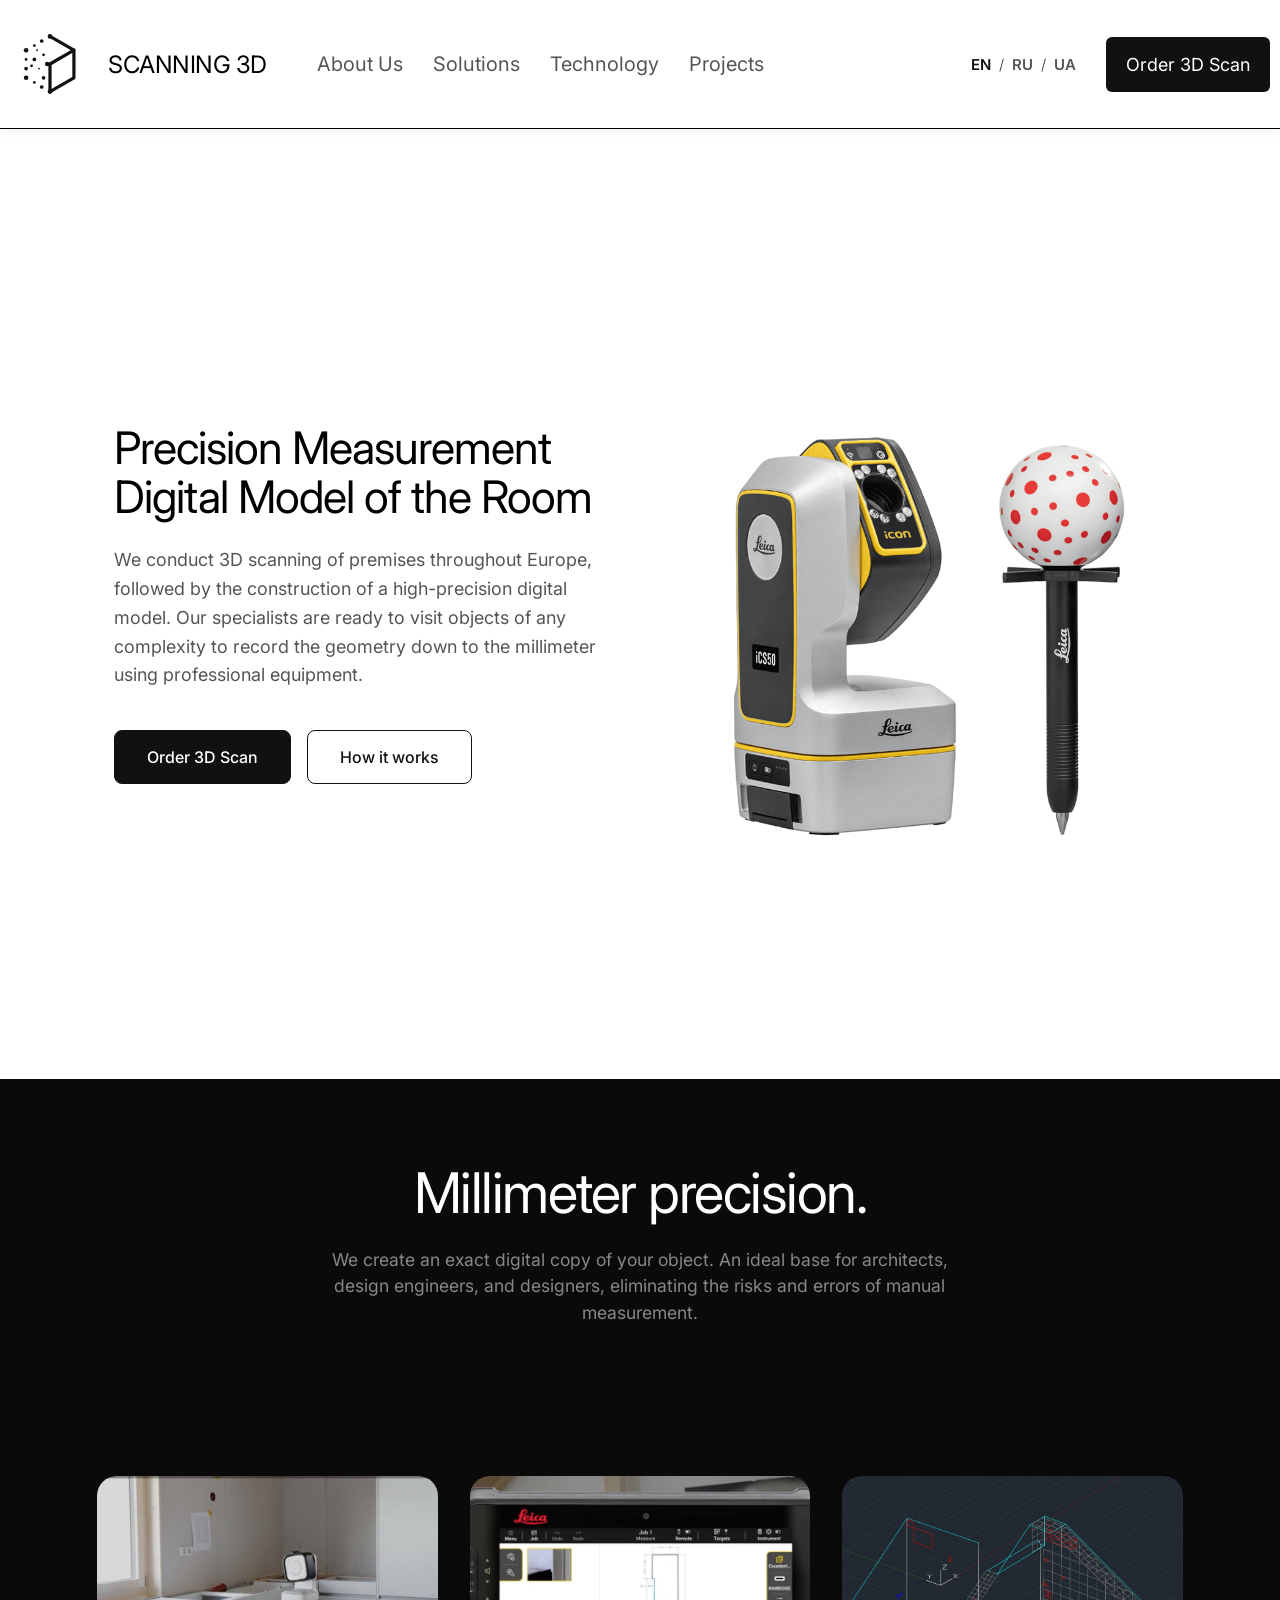
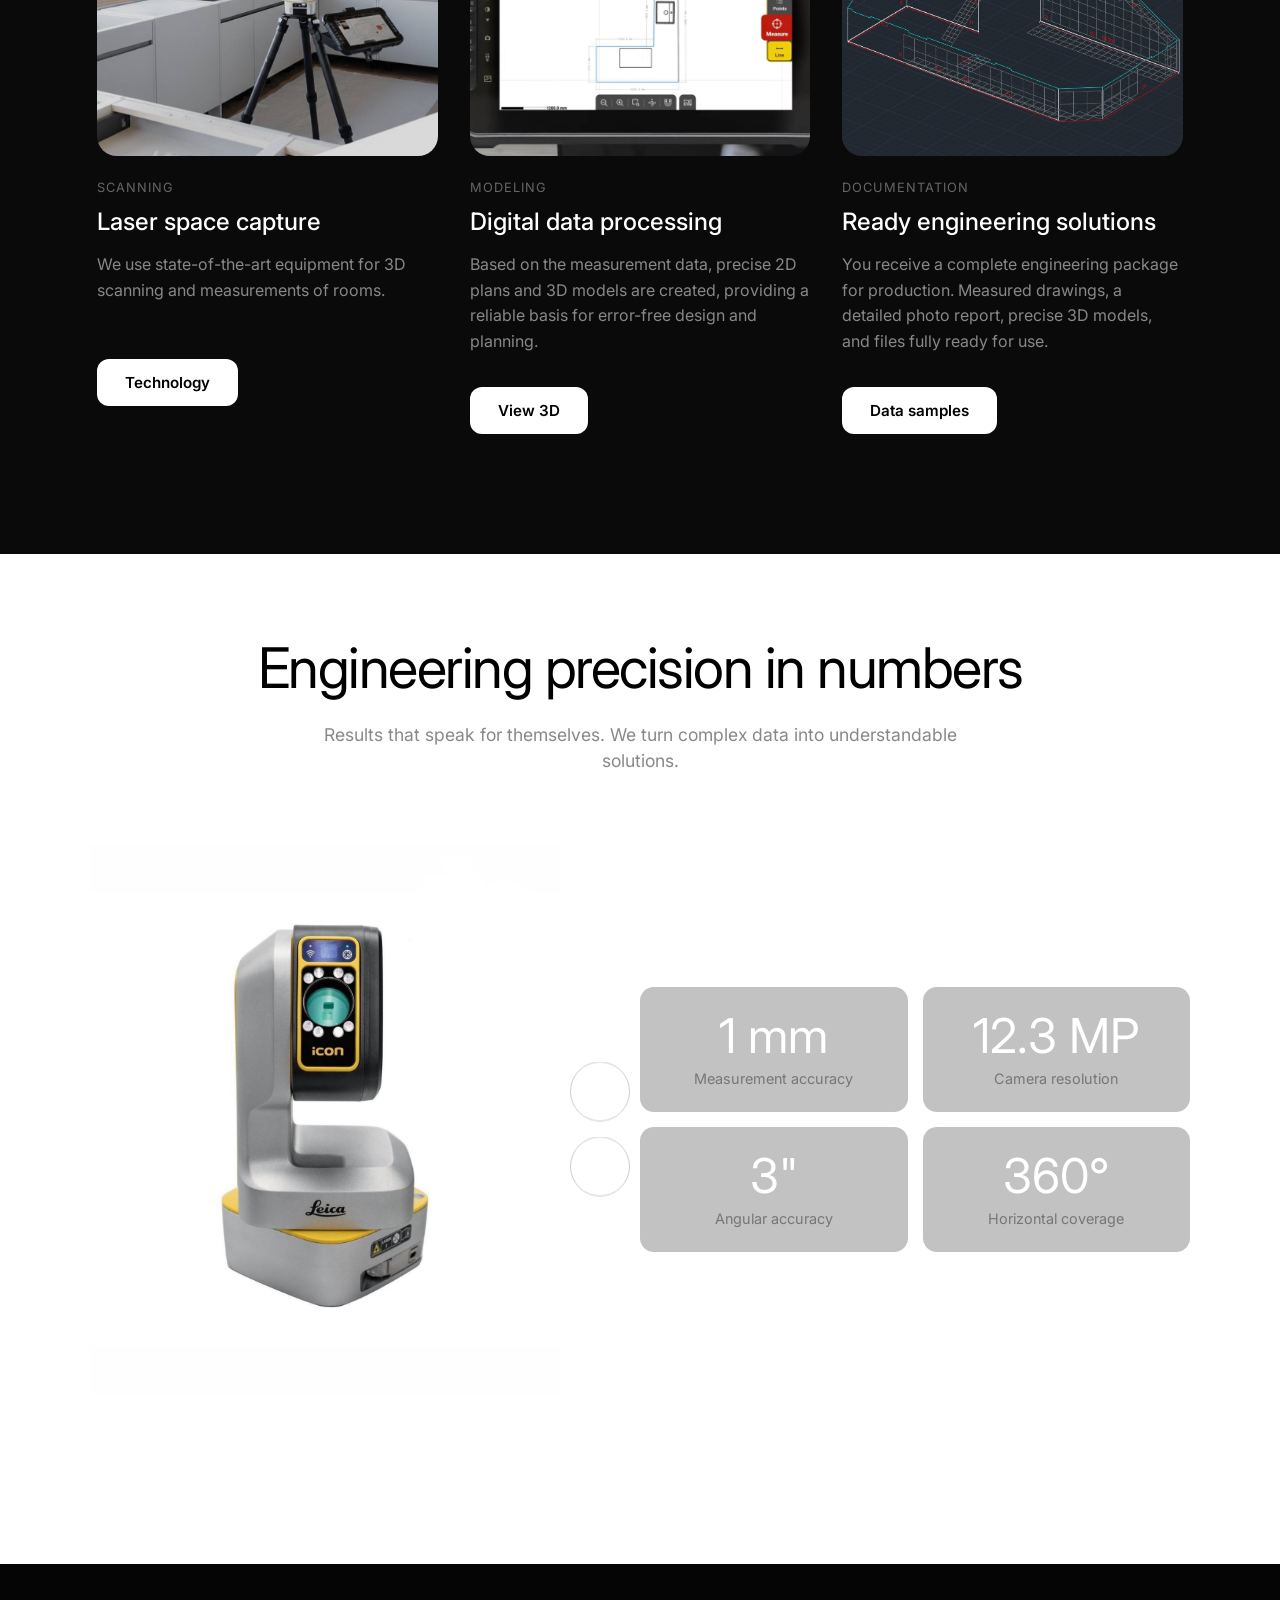
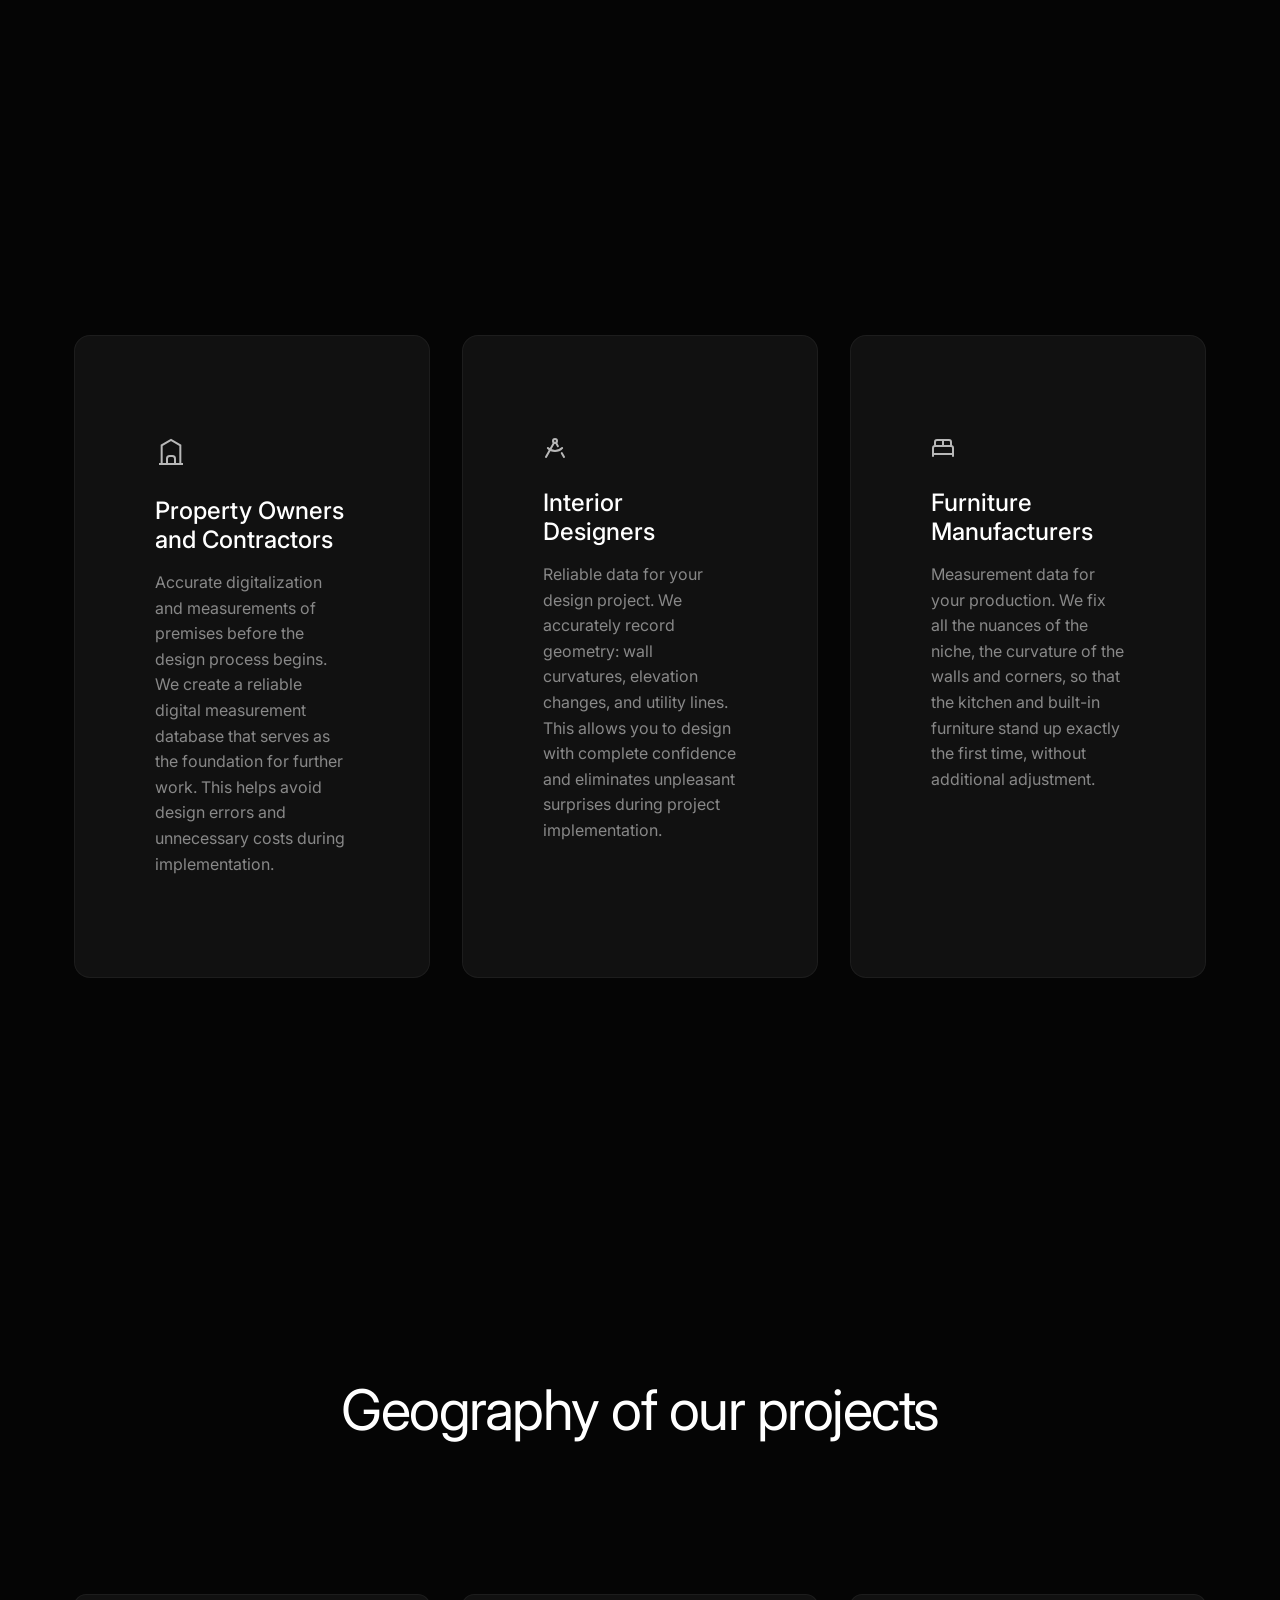
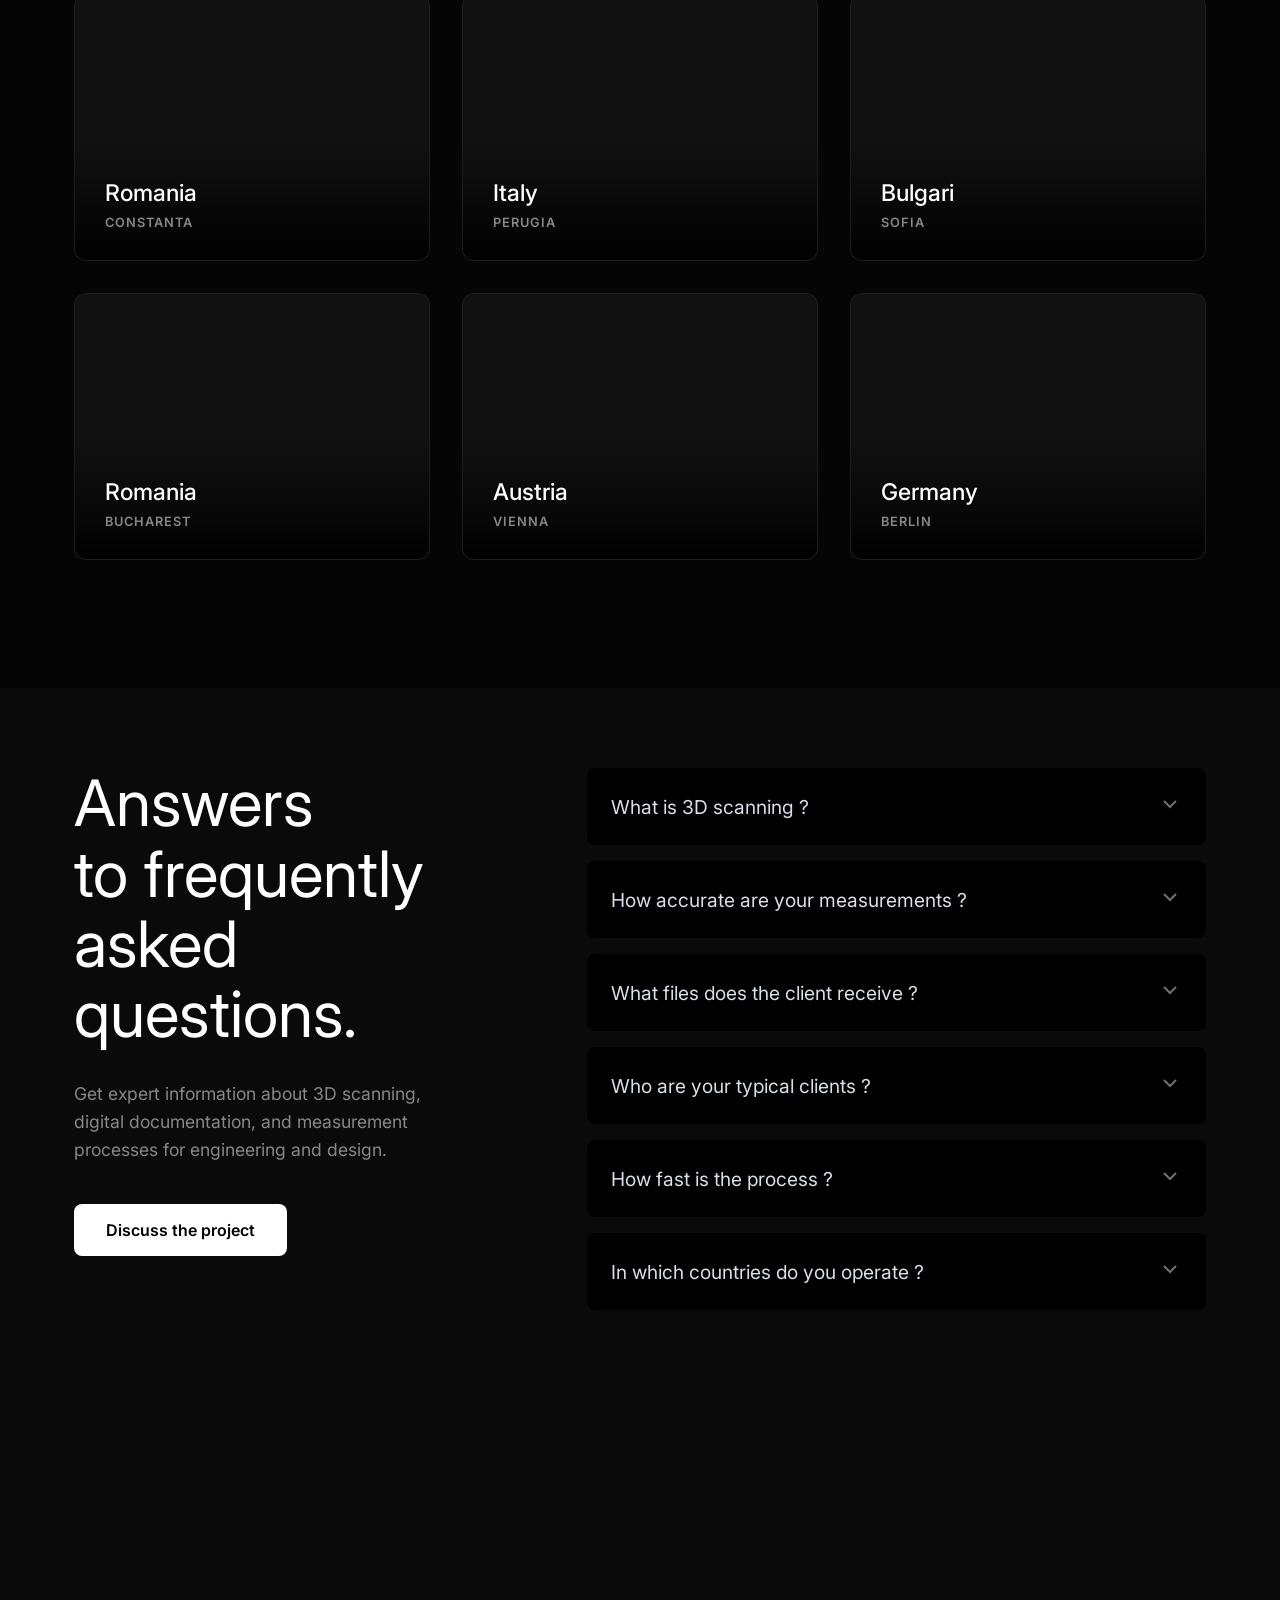
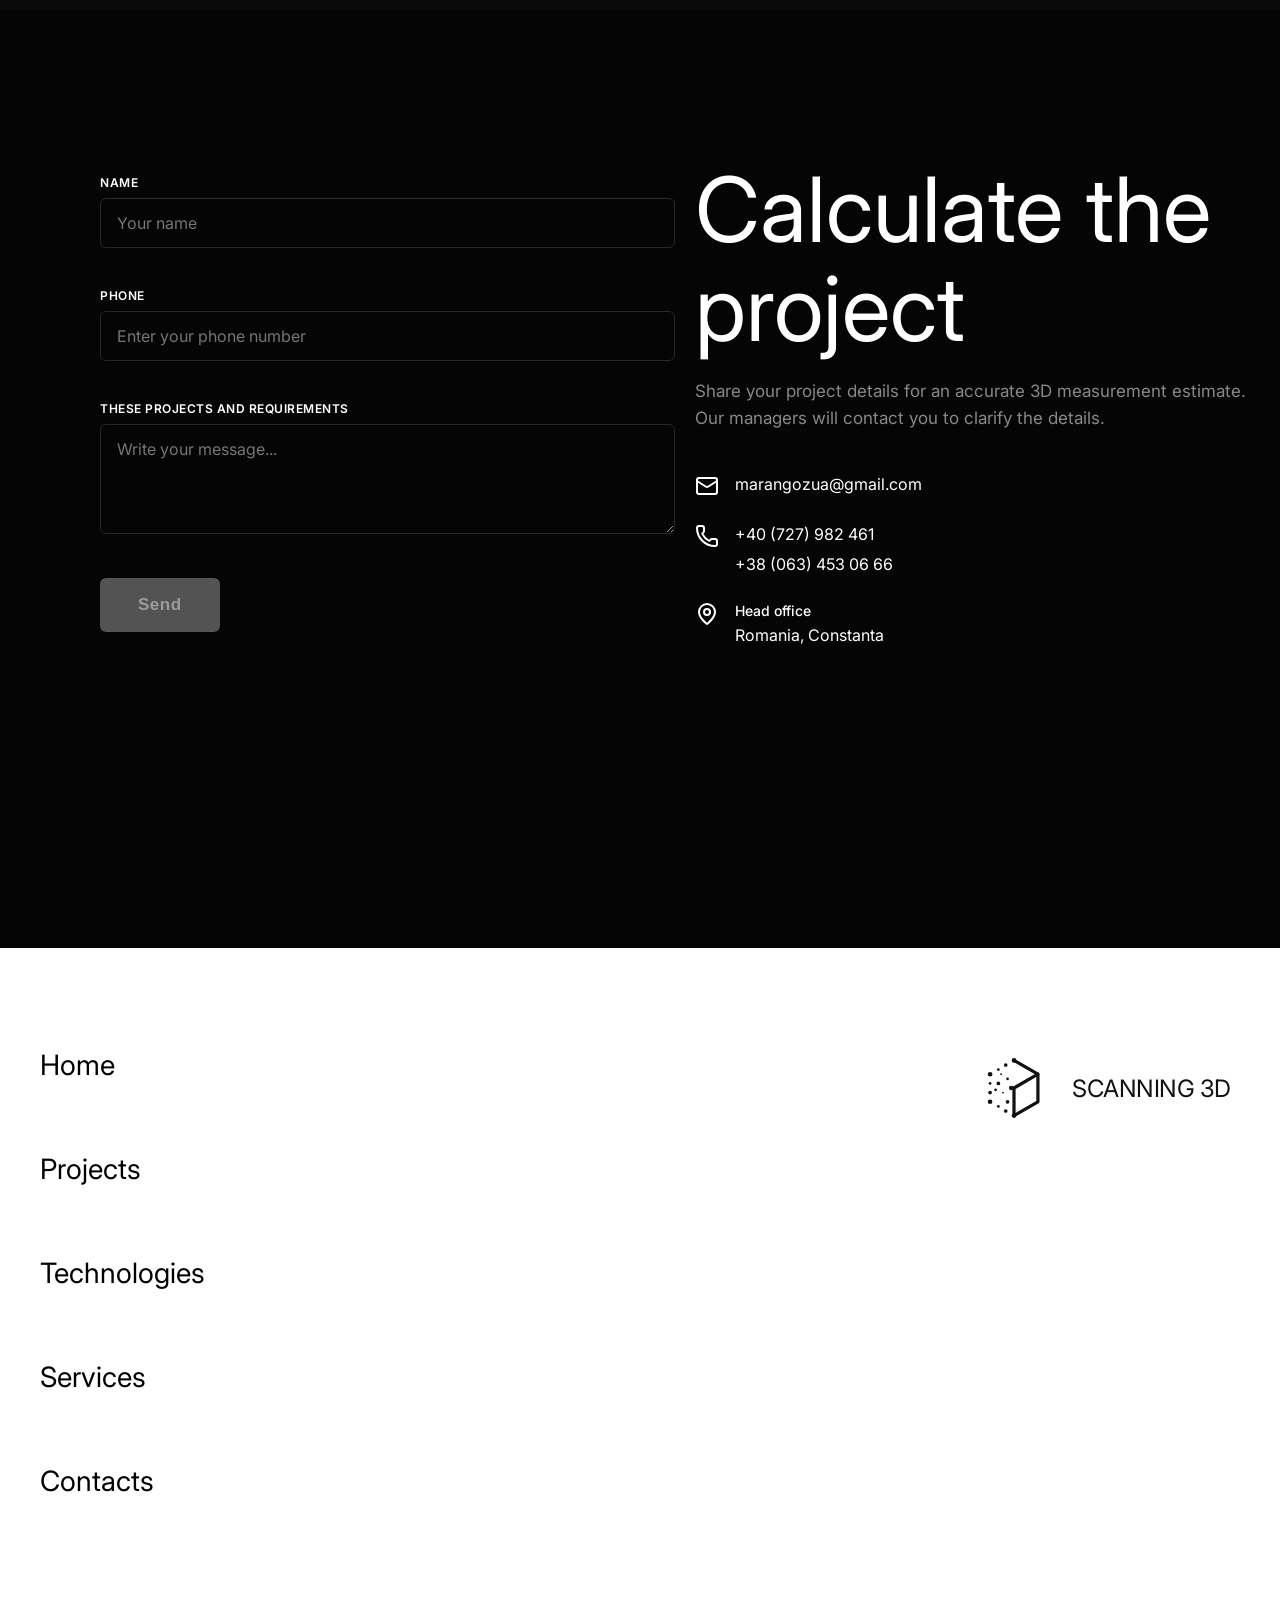
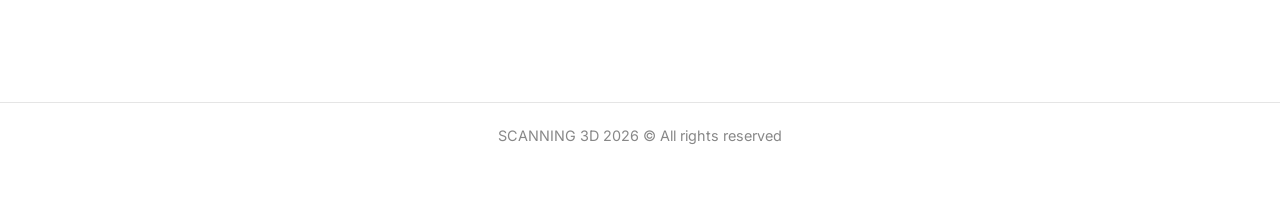
==== index.html @ 52c1992f "Add files via upload" ====
<!DOCTYPE html>
<html lang="en">
<head>
    <meta charset="UTF-8">
    <meta name="viewport" content="width=device-width, initial-scale=1.0">
    <title>Scanning 3D</title>
    
<meta name="description" content="High-precision 3D scanning. Millimeter accuracy with Leica equipment for architects, designers, and furniture makers.">
    <meta name="keywords" content="3D scanning, as-built drawings, Leica iCON, architecture, space measurement">

    <meta property="og:type" content="website">
    <meta property="og:url" content="https://scanning-3d.eu/"> 
    <meta property="og:title" content="SCANNING 3D | High-precision 3D scanning">
    <meta property="og:description" content="Precision measurements. Digital model of the room. We create an exact digital copy of your object for flawless planning and design.">
    <meta property="og:image" content="https://scanning-3d.eu/IMG/faviconsocial.jpg"> 
    
    <meta name="twitter:card" content="summary_large_image">
    <meta name="twitter:title" content="SCANNING 3D | High-precision 3D scanning">
    <meta name="twitter:description" content="Precision measurements. Digital model of the room. We create an exact digital copy of your object.">
    <meta name="twitter:image" content="https://scanning-3d.eu/IMG/faviconsocial.jpg">

    <link rel="icon" type="image/jpg" sizes="200x200" href="IMG/favicon.png">
    <link rel="apple-touch-icon" sizes="180x180" href="IMG/favicon.png">


    <link href="https://fonts.googleapis.com/css2?family=Inter:wght@300;400;500;600&display=swap" rel="stylesheet">
    <script src="https://kit.fontawesome.com/c53adf1cb9.js" crossorigin="anonymous"></script>
    <link rel="stylesheet" href="style.css">
</head>
<body>

    <header>
    <div class="container nav-wrapper">
        <a href="#" class="logo">
            <svg class="logo-img" viewBox="0 0 100 100" fill="none" xmlns="http://www.w3.org/2000/svg">
                <g transform="translate(50, 50) scale(1.15) translate(-50, -50)">
                    <path d="M50 20 L76 35 L76 65 L50 80" stroke="#111111" stroke-width="3.5" stroke-linecap="round" stroke-linejoin="round"/>
                    <path d="M50 80 L50 50 L76 35" stroke="#111111" stroke-width="3.5" stroke-linecap="round" stroke-linejoin="round"/>
                    <circle cx="50" cy="20" r="2.5" fill="#111111"/>
                    <circle cx="41" cy="25" r="2" fill="#111111"/>
                    <circle cx="33" cy="30" r="1.5" fill="#111111"/>
                    <circle cx="24" cy="35" r="2.5" fill="#111111"/>
                    <circle cx="24" cy="45" r="1.5" fill="#111111"/>
                    <circle cx="24" cy="55" r="2" fill="#111111"/>
                    <circle cx="24" cy="65" r="2.5" fill="#111111"/>
                    <circle cx="33" cy="70" r="1.5" fill="#111111"/>
                    <circle cx="41" cy="75" r="2" fill="#111111"/>
                    <circle cx="50" cy="80" r="2.5" fill="#111111"/>
                    <circle cx="43" cy="40" r="1.5" fill="#111111"/>
                    <circle cx="33" cy="45" r="2" fill="#111111"/>
                    <circle cx="38" cy="55" r="1" fill="#111111"/>
                    <circle cx="30" cy="52" r="1.5" fill="#111111"/>
                    <circle cx="43" cy="65" r="2" fill="#111111"/>
                    <circle cx="36" cy="35" r="1" fill="#111111"/>
                    <circle cx="47" cy="50" r="2.5" fill="#111111"/>
                </g>
            </svg>
            SCANNING 3D
        </a>

        <ul class="nav-links">
            <li><a href="#solutions">About Us</a></li>
            <li><a href="#technology">Solutions</a></li>
            <li><a href="#3d-disto">Technology</a></li>
            <li><a href="#projects">Projects</a></li>
        </ul>

        <div class="header-actions">
            
           <div class="lang-switcher">
    <a href="index.html" class="lang-btn active">EN</a>
    <span class="lang-divider">/</span>
    <a href="index-ru.html" class="lang-btn">RU</a>
    <span class="lang-divider">/</span>
    <a href="index-ua.html" class="lang-btn">UA</a>
</div>

            <a href="#contact" class="btn-small">Order 3D Scan</a>

            <div class="burger" id="burger">
            <span></span>
            <span></span>
            <span></span>
          </div> 
       </div>
    </div>
</header>

    <section class="hero" id="hero">
        <div class="container hero-grid">
            
            <div class="hero-content">
                <h1>Precision Measurement
                <br>Digital Model of the Room
                </h1>
                <p>We conduct 3D scanning of premises throughout Europe, followed by the construction of a high-precision digital model.
                    Our specialists are ready to visit objects of any complexity to record the geometry down to the millimeter
                    using professional equipment.</p>
                
                <div class="btn-group">
                    <a href="#contact" class="btn btn-primary">Order 3D Scan</a>
                    <a href="#technology" class="btn btn-outline">How it works</a>
                </div>
            </div>

            <div class="hero-image-container">
                <img src="IMG/scan.jpg" alt="Modern interior" class="hero-image">
            </div>

        </div>
    </section>

    <section class="process-section" id="technology">
    <div class="container">
        <div class="section-header">
            <h2 class="title-main">Millimeter precision.</h2>
            <p class="subtitle-main">We create an exact digital copy of your object. An ideal base for architects, design engineers, and designers, eliminating the risks and errors of manual measurement.</p>
        </div>

        <div class="cards-grid">
    <div class="process-card">
        <div class="card-img-container">
            <img src="IMG/scan-thumb.jpg" alt="3D Scanning">
        </div>
        <div class="card-body">
            <span class="card-label">Scanning</span>
            <h3 class="card-title">Laser space capture</h3>
            <p class="card-description">We use state-of-the-art equipment for 3D scanning and measurements of rooms.</p>
            <a href="#3d-disto" class="card-btn">Technology</a>
        </div>
    </div>

    <div class="process-card">
        <div class="card-img-container">
            <img src="IMG/model-thumb.jpg" alt="3D Modeling">
        </div>
        <div class="card-body">
            <span class="card-label">Modeling</span>
            <h3 class="card-title">Digital data processing</h3>
            <p class="card-description">Based on the measurement data, precise 2D plans and 3D models are created, providing a reliable basis for error-free design and planning.</p>
           <a href="https://drive.google.com/file/d/1xNzk34oQStERUx-3xcH35RwsBFebBjPb/view?usp=drivesdk" class="card-btn" target="_blank">View 3D</a>
        </div>
    </div>

    <div class="process-card">
        <div class="card-img-container">
            <img src="IMG/3dmodel.jpg" alt="Result">
        </div>
        <div class="card-body">
            <span class="card-label">Documentation</span>
            <h3 class="card-title">Ready engineering solutions</h3>
            <p class="card-description">You receive a complete engineering package for production. Measured drawings, a detailed photo report, precise 3D models, and files fully ready for use.</p>
            <a href="https://drive.google.com/drive/folders/18u69IVSZesEiMaU2SsLoDLZYsH9NkzDA" class="card-btn" target="_blank">Data samples</a>
        </div>
    </div>

</section>

<section class="stats-section" id="3d-disto">
    <div class="container">
        
        <div class="section-header" style="text-align: center; margin-bottom: 50px;">
            <h2 class="title-main">Engineering precision in numbers</h2>
            <p class="subtitle-main" style="margin: 0 auto;">Results that speak for themselves. We turn complex data into understandable solutions.</p>
        </div>

        <div class="stats-slider-track">
            
            <div class="center-arrows">
                <button class="arrow-btn prev-btn"><i class="fa-solid fa-chevron-left"></i></button>
                <button class="arrow-btn next-btn"><i class="fa-solid fa-chevron-right"></i></button>
            </div>

            <div class="stats-slide active">
                <div class="stats-container">
                    <div class="stats-image-box">
                        <img src="IMG/icon 50.jpg" alt="Laser scanning process">
                    </div>
                    <div class="stats-grid">
                        <div class="stat-card">
                            <div class="stat-number">1 mm</div>
                            <div class="stat-label">Measurement accuracy</div>
                        </div>
                        <div class="stat-card">
                            <div class="stat-number">12.3 MP</div>
                            <div class="stat-label">Camera resolution</div>
                        </div>
                        <div class="stat-card">
                            <div class="stat-number">3"</div>
                            <div class="stat-label">Angular accuracy</div>
                        </div>
                        <div class="stat-card">
                            <div class="stat-number">360°</div>
                            <div class="stat-label">Horizontal coverage</div>
                        </div>
                    </div>
                </div>
            </div>

            <div class="stats-slide">
                <div class="stats-container">
                    <div class="stats-image-box">
                        <img src="IMG/leica-3d-disto.jpg" alt="Leica 3D Disto">
                    </div>
                    <div class="stats-grid">
                        <div class="stat-card">
                            <div class="stat-number">1 mm</div>
                            <div class="stat-label">Accuracy at 10 meters</div>
                        </div>
                        <div class="stat-card">
                            <div class="stat-number">50 m</div>
                            <div class="stat-label">Working range</div>
                        </div>
                        <div class="stat-card">
                            <div class="stat-number">Wi-Fi</div>
                            <div class="stat-label">Wireless control</div>
                        </div>
                        <div class="stat-card">
                            <div class="stat-number">8x</div>
                            <div class="stat-label">Digital viewfinder</div>
                        </div>
                    </div>
                </div>
            </div>

        </div>
    </div>
</section>

<section class="target-section" id="clients">
    <div class="container">
        
        <div class="section-header reveal-left">
            <h2 class="title-main">Our solution is ideal if you:</h2>
            <p class="subtitle-main">We provide a reliable foundation for projects of any complexity from private interiors to large architectural objects.</p>
        </div>

       <div class="target-grid">
            
            <div class="target-card reveal-scale" style="transition-delay: 0.1s;">
                <div class="target-bg-reveal">
                    <img src="IMG/repair.jpeg" alt="Renovation">
                    <div class="bg-overlay"></div> </div>

                <div class="target-content">
                    <div class="target-icon">
                        <svg width="32" height="32" viewBox="0 0 24 24" fill="none" stroke="currentColor" stroke-width="1.5">
                            <path d="M3 21h18M5 21V7l7-4 7 4v14M9 21v-4a2 2 0 0 1 2-2h2a2 2 0 0 1 2 2v4"/>
                        </svg>
                    </div>
                    <h3 class="target-title">Property Owners and Contractors</h3>
                    <p class="target-text">Accurate digitalization and measurements of premises before the design process begins. We create a reliable digital measurement database that serves as the foundation for further work. This helps avoid design errors and unnecessary costs during implementation.</p>
                </div>
            </div>

            <div class="target-card reveal-scale" style="transition-delay: 0.3s;">
                <div class="target-bg-reveal">
                    <img src="https://images.unsplash.com/photo-1600210492486-724fe5c67fb0?q=80&w=1974&auto=format&fit=crop" alt="Interior design">
                    <div class="bg-overlay"></div>
                </div>

                <div class="target-content">
                    <div class="target-icon">
                       <svg xmlns="http://www.w3.org/2000/svg" width="24" height="24" viewBox="0 0 24 24" fill="none" stroke="currentColor" stroke-width="2" stroke-linecap="round" stroke-linejoin="round" class="lucide lucide-drafting-compass-icon lucide-drafting-compass">
                        <path d="m12.99 6.74 1.93 3.44"/><path d="M19.136 12a10 10 0 0 1-14.271 0"/>
                        <path d="m21 21-2.16-3.84"/><path d="m3 21 8.02-14.26"/><circle cx="12" cy="5" r="2"/>
                    </svg>
                    </div>
                    <h3 class="target-title">Interior Designers</h3>
                    <p class="target-text">Reliable data for your design project. We accurately record geometry: wall curvatures, elevation changes, and utility lines. This allows you to design with complete confidence and eliminates unpleasant surprises during project implementation.</p>
              </div>
            </div>

            <div class="target-card reveal-scale" style="transition-delay: 0.5s;">
                <div class="target-bg-reveal">
                    <img src="IMG/build-thumb.jpg" alt="Custom furniture">
                    <div class="bg-overlay"></div>
                </div>

                <div class="target-content">
                    <div class="target-icon">
                        <svg xmlns="http://www.w3.org/2000/svg" width="24" height="24" viewBox="0 0 24 24" fill="none" stroke="currentColor" stroke-width="2" stroke-linecap="round" stroke-linejoin="round" class="lucide lucide-bed-double-icon lucide-bed-double">
                            <path d="M2 20v-8a2 2 0 0 1 2-2h16a2 2 0 0 1 2 2v8"/>
                            <path d="M4 10V6a2 2 0 0 1 2-2h12a2 2 0 0 1 2 2v4"/><path d="M12 4v6"/><path d="M2 18h20"/>
                        </svg>
                    </div>
                    <h3 class="target-title">Furniture Manufacturers</h3>
                    <p class="target-text">Measurement data for your production. We fix all the nuances of the niche, the curvature of the walls and corners, so that the kitchen and built-in furniture stand up exactly the first time, without additional adjustment.</p>
              </div>
            </div>

        </div>
</section>

<section class="projects-section" id="projects">
  <div class="container">
    
    <div class="section-header reveal-left">
        <h2 class="title-main">Geography of our projects</h2>
    </div>

    <div class="projects-grid">

      <div class="project-card reveal-scale" style="transition-delay: 0.1s;">
        <video autoplay muted loop playsinline>
          <source src="IMG/video-1.mp4" type="video/mp4">
        </video>
        <div class="project-overlay">
          <h3>Romania</h3>
          <p>Constanta</p>
        </div>
      </div>

      <div class="project-card reveal-scale" style="transition-delay: 0.2s;">
        <video autoplay muted loop playsinline>
          <source src="IMG/video-2.mp4" type="video/mp4">
        </video>
        <div class="project-overlay">
          <h3>Italy</h3>
          <p>Perugia</p>
        </div>
      </div>

      <div class="project-card reveal-scale" style="transition-delay: 0.3s;">
        <video autoplay muted loop playsinline>
          <source src="IMG/video-3.mp4" type="video/mp4">
        </video>
        <div class="project-overlay">
          <h3>Bulgari</h3>
          <p>Sofia</p>
        </div>
      </div>

      <div class="project-card reveal-scale" style="transition-delay: 0.4s;">
        <video autoplay muted loop playsinline>
          <source src="IMG/video-4.mp4" type="video/mp4">
        </video>
        <div class="project-overlay">
          <h3>Romania</h3>
          <p>Bucharest</p>
        </div>
      </div>
      
      <div class="project-card reveal-scale" style="transition-delay: 0.4s;">
        <video autoplay muted loop playsinline>
        <source src="IMG/video-5.mp4" type="video/mp4">
        </video>
        <div class="project-overlay">
        <h3>Austria</h3>
        <p>Vienna</p>
        </div>
      </div>

      <div class="project-card reveal-scale" style="transition-delay: 0.4s;">
        <video autoplay muted loop playsinline>
          <source src="IMG/video-6.mp4" type="video/mp4">
        </video>
        <div class="project-overlay">
          <h3>Germany</h3>
          <p>Berlin</p>
        </div>
      </div>

</section>

<section class="faq-section" id="solutions">
    <div class="container faq-container">
        
        <div class="faq-content">
            <div class="faq-text-group">
                <h2 class="faq-title">Answers<br>to frequently<br>asked questions.</h2>
                <p class="faq-description">
                    Get expert information about 3D scanning, digital documentation, and measurement processes for engineering and design.
                </p>
            </div>
            <a href="#contact" class="btn-blue faq-btn">Discuss the project</a>
        </div>

        <div class="faq-list">
            
            <div class="faq-item">
                <div class="faq-question">
                    What is 3D scanning ?
                    <span class="faq-icon">
                        <svg width="24" height="24" viewBox="0 0 24 24" fill="none" stroke="currentColor" stroke-width="2">
                            <path d="M6 9L12 15L18 9"/>
                        </svg>
                    </span>
                </div>
                <div class="faq-answer-wrapper">
                    <div class="faq-answer">
                        <p>3D scanning is a non-contact technology that captures the shape of physical objects using a laser. It creates precise digital copies of any room or building.</p>
                    </div>
                </div>
            </div>

            <div class="faq-item">
                <div class="faq-question">
                    How accurate are your measurements ?
                    <span class="faq-icon">
                        <svg width="24" height="24" viewBox="0 0 24 24" fill="none" stroke="currentColor" stroke-width="2">
                            <path d="M6 9L12 15L18 9"/>
                        </svg>
                    </span>
                </div>
                <div class="faq-answer-wrapper">
                    <div class="faq-answer">
                        <p>We use professional Leica measuring instruments that provide accuracy within 1 mm. This significantly exceeds the accuracy of manual measurements with a tape measure.</p>
                    </div>
                </div>
            </div>

            <div class="faq-item">
                <div class="faq-question">
                    What files does the client receive ?
                    <span class="faq-icon">
                        <svg width="24" height="24" viewBox="0 0 24 24" fill="none" stroke="currentColor" stroke-width="2">
                            <path d="M6 9L12 15L18 9"/>
                        </svg>
                    </span>
                </div>
                <div class="faq-answer-wrapper">
                    <div class="faq-answer">
                        <p>The client receives measured drawings and digital models in .DWG, .DXF, and if necessary .PDF formats, as well as a detailed photo report of the site.</p>
                    </div>
                </div>
            </div>

            <div class="faq-item">
                <div class="faq-question">
                    Who are your typical clients ?
                    <span class="faq-icon">
                        <svg width="24" height="24" viewBox="0 0 24 24" fill="none" stroke="currentColor" stroke-width="2">
                            <path d="M6 9L12 15L18 9"/>
                        </svg>
                    </span>
                </div>
                <div class="faq-answer-wrapper">
                    <div class="faq-answer">
                        <p>We work primarily with interior designers, design engineers, and furniture manufacturers who require detailed measurements and scanning of spaces.</p>
                    </div>
                </div>
            </div>

            <div class="faq-item">
                <div class="faq-question">
                    How fast is the process ?
                    <span class="faq-icon">
                        <svg width="24" height="24" viewBox="0 0 24 24" fill="none" stroke="currentColor" stroke-width="2">
                            <path d="M6 9L12 15L18 9"/>
                        </svg>
                    </span>
                </div>
                <div class="faq-answer-wrapper">
                    <div class="faq-answer">
                    <p>Every project is unique. Deadlines are tailored individually based on complexity and scale. We value your time and guarantee a balance: speed, accuracy, and no compromises.</p>
                    </div>
                </div>
            </div>

            <div class="faq-item">
                <div class="faq-question">
                    In which countries do you operate ?
                    <span class="faq-icon">
                        <svg width="24" height="24" viewBox="0 0 24 24" fill="none" stroke="currentColor" stroke-width="2">
                            <path d="M6 9L12 15L18 9"/>
                        </svg>
                    </span>
                </div>
                <div class="faq-answer-wrapper">
                    <div class="faq-answer">
                        <p>We work all over Europe. Our team is fully mobile and ready to travel to your site in any European country with our professional equipment.</p>
                    </div>
                </div>
            </div>

        </div>
    </div>
</section>

<section class="quote-section" id="contact">
    <div class="container quote-container">
        
        <div class="quote-form-wrapper"> <form class="quote-form" id="tg-form">
                
                <div class="form-group form-anim-item">
                    <label>NAME</label>
                    <input type="text" name="name" placeholder="Your name" required>
                </div>
                
                <div class="form-group form-anim-item">
                    <label>PHONE</label>
                    <input type="tel" name="phone" placeholder="Enter your phone number" required>
                </div>
                
                <div class="form-group form-anim-item">
                    <label>THESE PROJECTS AND REQUIREMENTS</label>
                    <textarea name="project" rows="4" placeholder="Write your message..."></textarea>
                </div>
                
                <button type="submit" id="submit-btn" class="btn-blue submit-btn form-anim-item" disabled>Send</button>
            </form>
        </div>

        <div class="quote-text reveal-right">
            <h2 class="quote-title">Calculate the project</h2>
        <p class="quote-description">
            Share your project details for an accurate 3D measurement estimate.
            Our managers will contact you to clarify the details.
        </p>
            
            <div class="quote-contacts" id="animated-contacts">
                <div class="contact-item">
                    <svg xmlns="http://www.w3.org/2000/svg" width="24" height="24" viewBox="0 0 24 24" fill="none" stroke="currentColor" stroke-width="2" stroke-linecap="round" stroke-linejoin="round" class="lucide lucide-mail-icon lucide-mail">
                        <path d="m22 7-8.991 5.727a2 2 0 0 1-2.009 0L2 7"/><rect x="2" y="4" width="20" height="16" rx="2"/>
                    </svg>
                    <a href="mailto:marangozua@gmail.com">marangozua@gmail.com</a>
                </div>
                
                <div class="contact-item cascade-item phone-1">
                    <svg xmlns="http://www.w3.org/2000/svg" width="24" height="24" viewBox="0 0 24 24" fill="none" stroke="currentColor" stroke-width="2" stroke-linecap="round" stroke-linejoin="round" class="lucide lucide-phone-icon lucide-phone">
                        <path d="M13.832 16.568a1 1 0 0 0 1.213-.303l.355-.465A2 2 0 0 1 17 15h3a2 2 0 0 1 2 2v3a2 2 0 0 1-2 2A18 18 0 0 1 2 4a2 2 0 0 1 2-2h3a2 2 0 0 1 2 2v3a2 2 0 0 1-.8 1.6l-.468.351a1 1 0 0 0-.292 1.233 14 14 0 0 0 6.392 6.384"/>
                    </svg>
                    <a href="tel:+40727982461">+40 (727) 982 461</a>
                </div>
                
                <div class="contact-item cascade-item phone-2">
                    <div style="width: 24px; height: 24px; flex-shrink: 0;"></div>
                    <a href="tel:+380634530666">+38 (063) 453 06 66</a>
                </div>
            <div class="contact-item cascade-item address-item">
                    <svg xmlns="http://www.w3.org/2000/svg" width="24" height="24" viewBox="0 0 24 24" fill="none" stroke="currentColor" stroke-width="2" stroke-linecap="round" stroke-linejoin="round" class="lucide lucide-map-pin">
                        <path d="M20 10c0 6-8 12-8 12s-8-6-8-12a8 8 0 0 1 16 0Z"/><circle cx="12" cy="10" r="3"/>
                    </svg>
                    <div style="display: flex; flex-direction: column;">
                        <span style="color: #ffffff; font-weight: 500; font-size: 14px; margin-bottom: 2px;">Head office</span>
                        <a href="https://maps.google.com/?q=Constanta,+Romania" target="_blank" rel="noopener noreferrer">Romania, Constanta</a>
                    </div>
                </div>
            </div>
        </div>

    </div>
</section>

<footer class="light-footer">
    <div class="container footer-bounded">

        <div class="footer-top">
            <div class="footer-nav">
                <a href="#hero" class="footer-anim-item">Home</a>
                <a href="#projects" class="footer-anim-item">Projects</a>
                <a href="#3d-disto" class="footer-anim-item">Technologies</a>
                <a href="#technology" class="footer-anim-item">Services</a>
                <a href="#contact" class="footer-anim-item">Contacts</a>
            </div>

            <div class="footer-brand footer-anim-item">
                <a href="#" class="logo">
                <svg class="logo-img" viewBox="0 0 100 100" fill="none" xmlns="http://www.w3.org/2000/svg">
                    <g transform="translate(50, 50) scale(1.15) translate(-50, -50)">
                        <path d="M50 20 L76 35 L76 65 L50 80" stroke="#111111" stroke-width="3.5" stroke-linecap="round" stroke-linejoin="round"/>
                        <path d="M50 80 L50 50 L76 35" stroke="#111111" stroke-width="3.5" stroke-linecap="round" stroke-linejoin="round"/>
                        
                        <circle cx="50" cy="20" r="2.5" fill="#111111"/>
                        <circle cx="41" cy="25" r="2" fill="#111111"/>
                        <circle cx="33" cy="30" r="1.5" fill="#111111"/>
                        <circle cx="24" cy="35" r="2.5" fill="#111111"/>
                        <circle cx="24" cy="45" r="1.5" fill="#111111"/>
                        <circle cx="24" cy="55" r="2" fill="#111111"/>
                        <circle cx="24" cy="65" r="2.5" fill="#111111"/>
                        <circle cx="33" cy="70" r="1.5" fill="#111111"/>
                        <circle cx="41" cy="75" r="2" fill="#111111"/>
                        <circle cx="50" cy="80" r="2.5" fill="#111111"/>
                        
                        <circle cx="43" cy="40" r="1.5" fill="#111111"/>
                        <circle cx="33" cy="45" r="2" fill="#111111"/>
                        <circle cx="38" cy="55" r="1" fill="#111111"/>
                        <circle cx="30" cy="52" r="1.5" fill="#111111"/>
                        <circle cx="43" cy="65" r="2" fill="#111111"/>
                        <circle cx="36" cy="35" r="1" fill="#111111"/>
                        <circle cx="47" cy="50" r="2.5" fill="#111111"/>
                    </g>
                </svg>
                SCANNING 3D
            </a>
            </div>
        </div>

<div class="footer-middle footer-anim-item">
            <div class="social-icons">
                <a href="https://www.facebook.com/profile.php?id=61587670971282" target="_blank" aria-label="Facebook"><i class="fa-brands fa-facebook-f fa-lg"></i></a>
                <a href="https://www.instagram.com/scanning_3d/" target="_blank" aria-label="Instagram"><i class="fa-brands fa-instagram fa-xl"></i></a>
                <a href="https://wa.me/40727982461" target="_blank" aria-label="WhatsApp">
                <i class="fa-brands fa-whatsapp fa-xl"></i>
                </a>                
                <a href="https://t.me/Valenti_x" target="_blank" aria-label="Telegram">
                <i class="fa-brands fa-telegram fa-xl"></i>
                </a>            
</div>

            </div>
        </div>

        <div class="footer-divider footer-anim-item"></div>

        <div class="footer-bottom footer-anim-item">
            <div class="copyright"> SCANNING 3D 2026 © All rights reserved</div>
        </div>

    </div>
</footer>

<script src="script.js"></script>

</body>
</html>
---- style.css ----
:root {
    --bg-color: #ffffff;
    --text-main: #111111;
    --text-gray: #555555;
    --btn-bg: #111111;
    --btn-text: #ffffff;
    --border-color: #111111;
}


* {
    margin: 0;
    padding: 0;
    box-sizing: border-box;
}

body {
    font-family: 'Inter', sans-serif;
    background-color: var(--bg-color);
    color: var(--text-white);
    min-height: 100vh;
    display: flex;
    flex-direction: column;
}

.container {
    max-width: 90%;
    margin: 0 auto;
    padding: 0 10px;
    width: 100%;
}

html {
    scroll-behavior: smooth;
    scroll-padding-top: 50px; 
}

header {
    padding: 24px 0;
    border-bottom: 1px solid #000000;
    box-shadow: 0 2px 10px rgba(0, 0, 0, 0.05);
    animation: slideDown 1s ease-out 2s forwards;
    opacity: 0;
}

.nav-wrapper {
    display: flex;
    align-items: center;
}

.logo {
    display: flex;
    align-items: center;
    gap: 6px;
    font-weight: 400;
    font-size: 24px;
    text-decoration: none;
    color: var(--text-white);
    letter-spacing: -0.5px;
    margin-right: 10px;
    margin-left: 220px;
}

.logo-img {
    height: 80px;
    width: auto;
    display: block;
    margin-right: 12px;
}


.nav-links {
    display: flex;
    gap: 30px;
    list-style: none;
    margin-left: 40px;
    margin-right: auto;
}

.nav-links a {
    text-decoration: none;
    color: var(--text-gray);
    font-size: 20px;
    font-weight: 400;
    transition: color 0.2s ease;
}

.nav-links a:hover {
    color: var(--text-white);
}

.btn-small {
    background-color: var(--btn-bg);
    color: var(--btn-text);
    padding: 17px 20px;
    margin-right: 200px;
    border-radius: 6px;
    text-decoration: none;
    font-size: 18px;
    font-weight: 400;
    transition: opacity 0.2s;
}

.btn-small:hover {
    opacity: 0.9;
}



.lang-switcher {
    display: flex;
    align-items: center;
    gap: 8px;
    font-family: 'Inter', sans-serif;
    font-size: 15px;
    font-weight: 600;
    margin-left: 20px;
}

.lang-btn {
    color: #555555;
    text-decoration: none;
    transition: color 0.3s ease;
    cursor: pointer;
}

.lang-btn:hover {
    color: #111111;
}

.lang-btn.active {
    color: #111111;
    pointer-events: none;
}

.lang-divider {
    color: #333;
    font-weight: 300;
}



.nav-wrapper {
    justify-content: space-between;
    max-width: 1800px;
    margin: 0 auto;
}

.logo { margin-left: 0;
}

.btn-small {
    margin-right: 0;
}

.header-actions {
    display: flex;
    align-items: center;
    gap: 30px;
}

.burger {
    display: none;
    flex-direction: column;
    gap: 6px;
    cursor: pointer;
    z-index: 1001;
    padding: 10px;
}

.burger span {
    display: block;
    width: 28px;
    height: 2px;
    background-color: #111;
    transition: all 0.3s cubic-bezier(0.4, 0, 0.2, 1);
}


.burger.active span:nth-child(1) { transform: translateY(8px) rotate(45deg); }
.burger.active span:nth-child(2) { opacity: 0; }
.burger.active span:nth-child(3) { transform: translateY(-8px) rotate(-45deg); }

.hero {
    flex-grow: 1;
    display: flex;
    align-items: center;
    padding: 200px 0;
}

.hero-grid {
    display: grid;
    grid-template-columns: 0.9fr 1.3fr; 
    gap: 120px; 
    align-items: center;
    width: 100%;
}

.hero-content h1 {
    font-size: clamp(42px, 5.5vw, 76px);
    font-weight: 400;
    line-height: 1.1;
    letter-spacing: -1px;
    margin-bottom: 24px;
    margin-left: 170px; 
    margin-right: -50px; 
    max-width: max-content;
    white-space: nowrap;  
    z-index: 10;
    position: relative;
    animation: slideInLeft 2s ease-out 0.4s forwards;
    opacity: 0;
}

.hero-content p {
    color: var(--text-gray);
    font-size: 18px;
    line-height: 1.6;
    margin-bottom: 40px;
    margin-left: 170px;
    animation: slideInRight 2s ease-out 0.8s forwards;
    opacity: 0;
}

.btn-group {
    display: flex;
    gap: 16px;
    opacity: 0;
    animation: fadeInUp 0.8s ease-out 4s forwards; 
}

.btn {
    padding: 16px 32px;
    border-radius: 8px;
    text-decoration: none;
    font-size: 16px;
    font-weight: 500;
    display: inline-block;
    cursor: pointer;
    transition: transform 0.3s ease, opacity 0.3s ease, border-color 0.3s ease;
}

.btn-primary {
    margin-left: 170px;
    background-color: var(--btn-bg);
    color: var(--btn-text);
    border: 1px solid var(--btn-bg);
}

.btn-primary:hover {
    transform: translateY(-4px);
    opacity: 0.7;
}

.btn-primary:active {
    transform: translateY(-1px);
}

.btn-outline {
    background: transparent;
    color: var(--text-main);
    border: 1px solid var(--border-color); 
    box-shadow: 0 0 0 0 var(--border-color); 
    transition: box-shadow 0.3s ease, transform 0.3s ease;
}

.btn-outline:hover {
    box-shadow: 0 0 0 1px var(--border-color); 
}

.btn-outline:active {
    transform: scale(0.98);
}

.hero-image-container {
    position: relative;
    width: 100%;
    max-width: 1000px;
    height: 900px;
    border-radius: 12px;
    overflow: hidden;
    z-index: 1;
}

.hero-image {
    width: 100%;
    height: 100%;
    object-fit: cover;
    -webkit-mask-image: linear-gradient(to right, transparent 0%, black 15%);
    mask-image: linear-gradient(to right, transparent 0%, black 15%);
    animation: fadeIn 1s ease-out 3s forwards;
    opacity: 0;
}


.process-section {
    background-color: #0a0a0a;
    color: #ffffff;
    padding: 80px 350px 350px;
}

.section-header {
    text-align: center;
    margin-bottom: 150px;
}

.title-main {
    font-size: 3.5rem;
    font-weight: 400;
    margin-bottom: 20px;
    letter-spacing: -1.5px;
}

.subtitle-main {
    color: #888;
    font-size: 1.1rem;
    max-width: 650px;
    margin: 0 auto;
    line-height: 1.5;
}

.cards-grid {
    display: grid;
    grid-template-columns: repeat(3, 1fr);
    gap: 32px;
}

.process-card {
    opacity: 0;
    transform: translateY(30px);
    transition: opacity 0.8s ease, transform 0.8s ease;
}

.process-card.visible {
    opacity: 1;
    transform: translateY(0);
}

.process-card .card-img-container,
.process-card .card-body > *:not(.card-btn),
.process-card .card-btn {
    opacity: 0;
    transform: translateY(20px);
    transition: opacity 0.8s ease, transform 0.8s ease;
}

.process-card.visible .card-img-container {
    opacity: 1;
    transform: translateY(0);
}

.process-card.visible .card-body > *:not(.card-btn) {
    opacity: 1;
    transform: translateY(0);
    transition-delay: 0.2s;
}

.process-card.visible .card-btn {
    opacity: 1;
    transform: translateY(0);
    transition-delay: 0.4s;
}

.card-img-container {
    width: 100%;
    height: 280px;
    border-radius: 20px;
    overflow: hidden;
    margin-bottom: 24px;
    background-color: #1a1a1a;
}

.card-img-container img {
    width: 100%;
    height: 100%;
    object-fit: cover;
    transition: transform 0.5s ease;
}

.process-card:hover .card-img-container img {
    transform: scale(1.05);
}

.card-body {
    display: flex;
    flex-direction: column;
    align-items: flex-start;
}

.card-label {
    font-size: 0.8rem;
    color: #666;
    text-transform: uppercase;
    letter-spacing: 1px;
    margin-bottom: 12px;
}

.card-title {
    font-size: 1.5rem;
    font-weight: 500;
    margin-bottom: 16px;
    color: #fff;
}

.card-description {
    font-size: 1rem;
    color: #888;
    line-height: 1.6;
    margin-bottom: 32px;
    min-height: 75px;
}

.card-btn {
    display: inline-block;
    background-color: #ffffff;
    color: #000000;
    padding: 14px 28px;
    border-radius: 12px;
    text-decoration: none;
    font-size: 0.95rem;
    font-weight: 600;
    transition: background-color 0.3s ease, transform 0.2s ease, opacity 0.3s ease !important;
}

.card-btn:hover {
    transform: translateY(-4px) !important;
    opacity: 0.7 !important;
    background-color: #ffffff !important;
}

.card-btn:active {
    transform: translateY(-1px) !important;
}




.stats-section {
    background-color: #ffffff;
    padding: 80px 0 130px;
    color: #000000;
    overflow: hidden;
}

.stats-container {
    display: flex;
    align-items: center;
    justify-content: center;
    margin: 0 auto;
    padding: 20px 0;
}

.stats-slider-track {
    position: relative;
    display: grid;
    grid-template-areas: "slide";
    padding-bottom: 20px;
}

.stats-slide {
    grid-area: slide;
    opacity: 0;
    pointer-events: none;
    z-index: 1;
    transition: opacity 0.5s ease;
}

.stats-slide.active {
    opacity: 1;
    pointer-events: all;
    z-index: 2;
}

.center-arrows {
    position: absolute;
    left: 50%;
    top: 50%;
    transform: translate(-50%, -50%);
    margin-left: -50px;
    display: flex;
    flex-direction: column;
    gap: 15px;
    z-index: 10;
}

.arrow-btn {
    width: 60px;
    height: 60px;
    border-radius: 50%;
    border: 1px solid #ccc;
    background: rgba(255,255,255,0.8);
    color: #111;
    font-size: 20px;
    cursor: pointer; 
    display: flex;
    align-items: center;
    justify-content: center;
    backdrop-filter: blur(5px);
    transition: all 0.2s ease-in-out;
}



.stats-image-box {
    width: 1200px; 
    height: 1000px;
    border-radius: 20px;
    padding-right: 170px;
    z-index: 1;
}

.stats-image-box img {
    width: 100%;
    height: 100%; 
    object-fit: cover;
}

.stats-grid {
    display: grid;
    grid-template-columns: 1fr 1fr;
    gap: 17px;
    width: 790px;
    margin-left: -70px; 
    z-index: 2;
    position: relative;
}

.stat-card {
    background: #c2c2c2;
    padding: 40px;
    border-radius: 14px;
    text-align: center;
    cursor: default;
}

.stat-number {
font-size: 4.5rem;
font-weight: 400;
color: #fff;
margin-bottom: 10px;
line-height: 1;
}

.stat-label {
font-size: 0.9rem;
color: #777676;
text-transform: none;
}




.stats-section:not(.scrolled) .stats-image-box,
.stats-section:not(.scrolled) .stat-card,
.stats-section:not(.scrolled) .prev-btn,
.stats-section:not(.scrolled) .next-btn {
    opacity: 0;
    pointer-events: none;
}

.stats-slide.active .stats-image-box {
    opacity: 1;
    transform: scale(1);
    transition: opacity 0.8s ease-in-out, transform 0.8s ease-in-out;
}

.stats-slide:not(.active) .stats-image-box {
    opacity: 0;
    transform: scale(1);
    transition: opacity 0.6s ease-in-out;
}

.stats-section:not(.scrolled) .stats-image-box {
    transform: scale(1.05);
}

.stats-section.scrolled .stats-slide.active .stat-card {
    opacity: 1;
    transform: translateY(0);
    animation: cardVelvetRise 0.7s ease-in-out backwards;
    transition: transform 0.5s ease-in-out, background-color 0.5s ease-in-out, box-shadow 0.5s ease-in-out, filter 0.5s ease-in-out;
}

.stats-section.scrolled .stats-slide.active .stat-card:nth-child(1) { animation-delay: 0.2s; }
.stats-section.scrolled .stats-slide.active .stat-card:nth-child(2) { animation-delay: 0.35s; }
.stats-section.scrolled .stats-slide.active .stat-card:nth-child(3) { animation-delay: 0.5s; }
.stats-section.scrolled .stats-slide.active .stat-card:nth-child(4) { animation-delay: 0.65s; }

@keyframes cardVelvetRise {
    0% {
    transform: translateY(60px);
    opacity: 0;
}

    100% {
    transform: translateY(0);
    opacity: 1;
}
}

.stats-section.scrolled .prev-btn,
.stats-section.scrolled .next-btn {
    opacity: 1;
    transform: translateX(0);
}

.stats-section.scrolled .prev-btn {
    animation: arrowLeftShow 0.8s ease-in-out 1.2s backwards;
}
.stats-section.scrolled .next-btn {
    animation: arrowRightShow 0.8s ease-in-out 1.2s backwards;
}


.stats-section.scrolled .stats-slide.active .stat-card:hover {
    transform: translateY(-10px) scale(1.02);
    background-color: #252525;
    box-shadow: 0 25px 50px rgba(0,0,0,0.5);
    filter: brightness(1.05);
    transition: transform 0.3s ease-in-out, background-color 0.3s ease-in-out, box-shadow 0.3s ease-in-out, filter 0.3s ease-in-out;
}

.stats-section.scrolled .arrow-btn:hover {
    transform: scale(1.1);
    background: #111;
    color: #fff;
    border-color: #111; 
    transition: all 0.3s ease;
}

@keyframes arrowLeftShow {
    0% {
    opacity: 0;
    transform: translateX(-30px);
}

    100% {
    opacity: 1;
    transform: translateX(0);
}

}
@keyframes arrowRightShow {
    0% {
    opacity: 0;
    transform: translateX(30px);
}

    100% {
    opacity: 1;
    transform: translateX(0);
}
}



.target-section {
    background-color: #050505;
    color: #ffffff;
    padding: 80px 0 270px;
}

.target-grid {
    display: grid;
    grid-template-columns: repeat(3, 1fr);
    gap: 32px;
    margin-top: 60px;
}

.target-card {
    background-color: #111111;
    border: 1px solid rgba(255, 255, 255, 0.05);
    padding: 50px 40px;
    border-radius: 16px;
    transition: transform 0.4s ease, border-color 0.4s ease, box-shadow 0.4s ease;
    position: relative;
    overflow: hidden;
}

.target-content {
    position: relative;
    z-index: 2;
    padding: 50px 40px;
    pointer-events: none;
}

.target-bg-reveal {
    position: absolute;
    top: 0;
    left: 0;
    width: 100%;
    height: 100%;
    z-index: 1;
    opacity: 0;
    transform: translateY(40px) scale(1.1); 
    transition: all 0.6s cubic-bezier(0.165, 0.84, 0.44, 1);
}

.target-bg-reveal img {
    width: 100%;
    height: 100%;
    object-fit: cover;
}

.target-card:hover {
    transform: translateY(-10px);
    border-color: rgba(255, 255, 255, 0.2);
    box-shadow: 0 20px 40px rgba(0, 0, 0, 0.8);
    transition-delay: 0s !important;
}

.bg-overlay {
    position: absolute;
    top: 0; left: 0;
    width: 100%;
    height: 100%;
    background: rgba(0, 0, 0, 0.7);
    z-index: 2;
}

.target-card:hover .target-bg-reveal {
    opacity: 1;
    transform: translateY(0) scale(1)
}

.target-card:hover .target-icon,
.target-card:hover .target-title,
.target-card:hover .target-text {
    opacity: 1;
    text-shadow: 0 2px 10px rgba(0,0,0,0.5);
}

.target-icon {
    color: #ffffff;
    margin-bottom: 24px;
    opacity: 0.7;
    transition: transform 0.4s ease, opacity 0.4s ease;
}

.target-card:hover .target-icon {
    transform: scale(1.1);
}

.target-title {
    font-size: 1.5rem;
    font-weight: 500;
    margin-bottom: 16px;
    color: #ffffff;
}

.target-text {
    font-size: 1rem;
    line-height: 1.6;
    color: #888;
}




.projects-section {
    background-color: #050505;
    padding: clamp(80px, 10vw, 150px) 0;
    color: #ffffff;
}

.projects-grid {
    display: grid;
    grid-template-columns: repeat(3, 1fr);
    gap: 32px;
    max-width: 1600px; 
    margin: 0 auto;
}

.project-card {
    display: block;
    text-decoration: none;
    position: relative;
    overflow: hidden;
    border-radius: 12px;
    background-color: #111;
    cursor: default;
    border: 1px solid rgba(255, 255, 255, 0.05);
    aspect-ratio: 4 / 3;
    transform: translateZ(0);
}

.project-card video {
    width: 100%;
    height: 100%;
    object-fit: cover;
    transition: transform 0.6s cubic-bezier(0.2, 0.8, 0.2, 1);
    opacity: 0.85;
}

.project-card:hover video {
    transform: scale(1.05);
    opacity: 1;
}

.project-overlay {
    position: absolute;
    bottom: 0;
    left: 0;
    width: 100%;
    padding: 40px 30px 30px;
    background: linear-gradient(to top, rgba(0,0,0,0.95) 0%, transparent 100%);
    display: flex;
    flex-direction: column;
    justify-content: flex-end;
}

.project-overlay h3 {
    margin: 0 0 8px;
    font-size: clamp(20px, 1.8vw, 32px);
    font-weight: 500;
    color: #fff;
}

.project-overlay p {
    margin: 0;
    font-size: clamp(12px, 1vw, 15px);
    color: #888;
    font-weight: 600;
    text-transform: uppercase;
    letter-spacing: 1px;
}


.faq-section {
    background-color: #0a0a0a;
    color: #ffffff;
    padding: 80px 0 300px;
}

.faq-container {
    display: grid;
    grid-template-columns: 0.8fr 1.2fr;
    gap: 100px;
    align-items: start;
}

.faq-content {
    position: sticky;
    top: 50px;
}

.faq-label {
    display: block;
    font-size: 0.9rem;
    color: #888;
    margin-bottom: 20px;
    text-transform: uppercase;
    letter-spacing: 1px;
}

.faq-title {
    font-size: 4rem;
    line-height: 1.1;
    font-weight: 400;
    margin-bottom: 30px;
}

.faq-description {
    color: #888;
    font-size: 1.1rem;
    line-height: 1.6;
    margin-bottom: 40px;
    max-width: 400px;
}

.faq-section .btn-blue {
    display: inline-block;
    background-color: #ffffff;
    color: #000000;
    padding: 16px 32px;
    border-radius: 8px;
    text-decoration: none;
    font-weight: 600;
    transition: transform 0.3s ease, opacity 0.3s ease;
}

.faq-section .btn-blue:hover {
    transform: translateY(-4px) !important;
    opacity: 0.7 !important;
}

.faq-section .btn-blue:active {
    transform: translateY(-1px) !important;
}

.faq-list {
    display: flex;
    flex-direction: column;
    gap: 16px;
}

.faq-item {
    background-color: #000000;
    border-radius: 8px;
    overflow: hidden;
    transition: background-color 0.3s ease;
}

.faq-item:hover {
    background-color: #151515;
}

.faq-question {
    padding: 24px;
    font-size: 1.2rem;
    font-weight: 400;
    display: flex;
    justify-content: space-between;
    align-items: center;
    cursor: pointer;
    color: #dae0e7;
    transition: color 0.3s ease;
}

.faq-item.active .faq-question {
    color: #ffffff;
    font-weight: 500;
}

.faq-icon svg {
    transition: transform 0.4s ease;
    opacity: 0.5;
}

.faq-item.active .faq-icon svg {
    transform: rotate(180deg);
    opacity: 1;
}

.faq-answer-wrapper {
    display: grid;
    grid-template-rows: 0fr;
    transition: grid-template-rows 0.4s cubic-bezier(0.25, 0.46, 0.45, 0.94);
}

.faq-item.active .faq-answer-wrapper {
    grid-template-rows: 1fr;
}

.faq-answer {
    overflow: hidden;
}

.faq-answer p {
    padding: 0 24px 24px 24px;
    color: #888;
    line-height: 1.6;
}

.faq-text-group {
    opacity: 0;
    transform: translateY(40px);
    transition: opacity 1s ease, transform 1s cubic-bezier(0.2, 0.8, 0.2, 1), filter 1s ease;
}

.faq-text-group.visible {
    opacity: 1;
    transform: translateY(0);
    filter: blur(0);
}

.faq-section .faq-btn {
    opacity: 0;
    transform: translateY(30px);
    transition: all 0.8s cubic-bezier(0.2, 0.8, 0.2, 1);
}

.faq-section .faq-btn.visible {
    opacity: 1;
    transform: translateY(0);
}

.faq-item {
    opacity: 0;
    transform: translateX(60px);
    transition: all 0.7s cubic-bezier(0.25, 0.46, 0.45, 0.94);
}

.faq-item.visible {
    opacity: 1;
    transform: translateX(0);
}

.reveal-left,
.reveal-right,
.reveal-scale {
    opacity: 0;
    will-change: transform, opacity, filter;
}

.reveal-left {
    transform: translateY(40px);
    filter: blur(6px);
}

.reveal-right {
    transform: translateX(40px);
}

.reveal-scale {
    transform: scale(0.95);
}

.reveal-visible {
    opacity: 1;
    transform: none;
    filter: blur(0);
    transition: all 0.9s cubic-bezier(.16,1,.3,1);
}



.quote-section {
    background-color: #050505;
    color: #ffffff;
    padding: 150px 0 300px;
}

.quote-container {
    max-width: 2000px !important; 
    margin: 0 auto;
    display: grid;
    grid-template-columns: 1fr 1fr;
    gap: 20px;
    align-items: center;
    padding-left: 100px;
}

.quote-form-wrapper {
    width: 100%;
    max-width: 800px;
}

.form-group {
    margin-bottom: 40px;
}

.form-group label {
    display: block;
    font-size: 12px;
    font-weight: 600;
    color: #ffffff;
    margin-bottom: 8px;
    letter-spacing: 0.5px;
    text-transform: uppercase;
}

.form-group input,
.form-group textarea {
    width: 100%;
    background-color: transparent;
    border: 1px solid #282828;
    border-radius: 6px;
    color: #ffffff;
    font-size: 16px;
    padding: 14px 16px;
    font-family: 'Inter', sans-serif;
    outline: none;
    transition: border-color 0.3s ease;
}

.form-group input:focus,
.form-group textarea:focus {
    border-color: #f0f1f3;
}

.form-checkbox {
    display: flex;
    align-items: center;
    gap: 10px;
    margin-bottom: 30px;
}

.form-checkbox input[type="checkbox"] {
    width: 16px;
    height: 16px;
    accent-color: #ffffff;
    cursor: pointer;
}

.form-checkbox label {
    font-size: 14px;
    color: #888;
    cursor: pointer;
}

.form-checkbox a {
    color: #888;
    text-decoration: underline;
}

.submit-btn {
    background-color: #ffffff;
    color: rgb(0, 0, 0);
    padding: 17px 38px;
    border: none;
    border-radius: 6px;
    font-size: 17px;
    font-weight: 600; 
    letter-spacing: 0.5px;
    cursor: pointer;
    display: inline-block;
    width: auto;
    transition: background-color 0.3s ease,
    transform 0.3s ease,
    box-shadow 0.3s ease;
}

.submit-btn:hover {
    opacity: 0.9;
}

.form-anim-item {
    opacity: 0;
    transform: translateY(40px);
    transition: all 0.6s cubic-bezier(0.2, 0.8, 0.2, 1);
}

.form-anim-item.visible {
    opacity: 1;
    transform: translateY(0);
}

.submit-btn:disabled {
    background-color: #888;
    color: #ffffff;
    cursor: not-allowed;
    box-shadow: none;
}

.submit-btn.visible:disabled {
    opacity: 0.6;
}

.submit-btn.visible:not(:disabled):hover {
    background-color: #ffffff !important;
    transform: translateY(-4px) !important;
    opacity: 0.6;
}

.submit-btn.visible:not(:disabled):active {
    transform: translateY(-1px) !important; 
}

.quote-title {
    font-size: 90px;
    font-weight: 400;
    line-height: 1.1;
    margin-bottom: 20px;
    color: #ffffff;
}

.quote-description {
    color: #888;
    font-size: 17px;
    line-height: 1.6;
    margin-bottom: 40px;
}

.quote-contacts {
    display: flex;
    flex-direction: column;
    gap: 24px;
}

.contact-item {
    display: flex;
    align-items: flex-start;
    gap: 16px;
    color: #ffffff;
    font-size: 16px;
    line-height: 1.5;
}

.contact-item svg {
    margin-top: 2px;
    flex-shrink: 0;
}

.contact-item a, .contact-item span {
    color: #ffffff;
    text-decoration: underline;
    text-decoration-color: transparent;
    text-decoration-thickness: 1px;
    text-underline-offset: 4px;
    transition: text-decoration-color 0.3s ease, color 0.3s ease;
}

.contact-item a:hover {
    color: #ffffff;
    text-decoration-color: #ffffff;
}

.cascade-item {
    opacity: 0;
    transform: translateY(20px);
    transition: opacity 0.5s ease, transform 0.5s ease;
}

#animated-contacts.show-contacts .phone-1 {
    opacity: 1;
    transform: translateY(0);
    transition-delay: 0.4s;
}

#animated-contacts.show-contacts .phone-2 {
    opacity: 1;
    transform: translateY(0);
    transition-delay: 0.6s;
}

.phone-1 {
    margin-bottom: -20px;
}

#animated-contacts.show-contacts .address-item {
    opacity: 1;
    transform: translateY(0);
    transition-delay: 0.8s;
}


.light-footer {
    background-color: #ffffff;
    color: #333333;
    padding: 100px 0 70px 0;
    font-family: 'Inter', sans-serif;
}

.footer-bounded {
    max-width: 1700px !important;
    margin: 0 auto;
    padding: 0 40px;
}

.footer-top {
    display: flex;
    justify-content: space-between;
    align-items: flex-start;
    margin-bottom: 180px;
}

.footer-nav {
    display: flex;
    flex-direction: column;
    gap: 70px;
}

.footer-nav a {
    color: #000000;
    text-decoration: none;
    font-size: 28px;
    font-weight: 400;
    transition: opacity 0.3s ease, transform 0.3s ease;
}

.footer-nav a:hover {
    opacity: 0.5;
    transform: translateX(5px);
}

.footer-anim-item {
    opacity: 0;
    transform: translateY(40px);
    transition: opacity 0.6s ease, transform 0.6s cubic-bezier(0.2, 0.8, 0.2, 1);
    will-change: opacity, transform;
}

.footer-anim-item.visible {
    opacity: 1;
    transform: translateY(0);
}

.footer-brand {
    display: flex;
    align-items: center;
    gap: 12px;
    font-size: 24px;
    font-weight: 400;
    color: #111111;
}

.footer-logo-icon {
    width: 48px;
    height: 48px;
    background-color: #111111;
    color: #e6e3df;
    border-radius: 6px;
    display: flex;
    align-items: center;
    justify-content: center;
}

.footer-divider {
    height: 1px;
    background-color: rgba(0, 0, 0, 0.1);
    margin-bottom: 24px;
}

.footer-bottom {
    display: flex;
    justify-content: center;
    align-items: center;
    font-size: 0.9rem;
    color: #888;
}


.footer-middle {
    display: flex;
    justify-content: space-between;
    align-items: center;
    margin-bottom: 24px;
}

.social-icons {
    display: flex;
    gap: 24px;
    margin-left: auto;
}

.social-icons a {
    color: #666666;
    font-size: 22px;
    display: flex;
    align-items: center;
    justify-content: center;
    transition: color 0.3s ease, transform 0.3s ease;
    text-decoration: none;
}

.social-icons a:hover {
    color: #111111;
    transform: translateY(-3px);
}



@keyframes slideDown {
    from {
        transform: translateY(-100%);
        opacity: 0;
    }
    to {
        transform: translateY(0);
        opacity: 1;
    }
}


@keyframes slideInLeft {
    from {
        transform: translateX(-150px);
        opacity: 0;
    }
    to {
        transform: translateX(0);
        opacity: 1;
    }
}


@keyframes slideInRight {
    from {
        transform: translateX(150px);
        opacity: 0;
    }
    to {
        transform: translateX(0);
        opacity: 1;
    }
}

@keyframes fadeInUp {
    from {
        opacity: 0;
        transform: translateY(20px);
    }
    to {
        opacity: 1;
        transform: translateY(0);
    }
}



@keyframes fadeIn {
    from {
        opacity: 0;
        transform: scale(0.95);
    }
    to {
        opacity: 1;
        transform: scale(1);
    }
}



html, body {
    overflow-x: hidden !important;
    width: 100%;
    max-width: 100vw;
}

body.no-scroll {
    overflow: hidden !important;
    position: fixed !important;
    width: 100vw !important;
    height: 100dvh !important;
    touch-action: none !important;
}


@media (max-width: 1440px) {
    .hero-grid { grid-template-columns: 1fr 1fr !important; gap: 40px !important; }
    .hero-content h1, .hero-content p, .btn-primary { margin-left: 40px !important; }
    .hero-content h1 { font-size: clamp(34px, 3.5vw, 52px) !important; }
    .hero-image-container { height: 550px !important; max-width: 100% !important; }

    .process-section { padding: 80px 2vw 120px !important; }
    
    .stats-container { justify-content: center !important; gap: 0 !important; }
    .stats-image-box { width: 50% !important; max-width: 550px !important; height: 550px !important; padding-right: 80px !important; }
    .stats-grid { width: 50% !important; max-width: 550px !important; margin-left: 0 !important; gap: 15px !important; }
    .stat-card { padding: 25px 15px !important; }
    .stat-number { font-size: 3rem !important; }
    .center-arrows { 
        left: 50% !important; 
        margin-left: -40px !important;
        transform: translate(-50%, -50%) !important; 
    } 

   
    .footer-bounded { padding: 0 40px !important; }
}


@media (max-width: 1200px) {
    .cards-grid, .target-grid, .projects-grid { gap: 20px !important; }
    
    .stats-image-box { padding-right: 60px !important; max-width: 450px !important; height: 450px !important; }
    .stats-grid { max-width: 450px !important; }
    .stat-number { font-size: 2.5rem !important; }
    
    .center-arrows { margin-left: -25px !important; }
    
    .quote-container { padding-left: 40px !important; }
    .faq-container { gap: 40px !important; }
}


@media (max-width: 1024px) {
    .hero-grid { grid-template-columns: 1fr !important; gap: 40px !important; padding-top: 40px !important; }
    .hero-content { display: flex; flex-direction: column; align-items: center; }
    .hero-content h1, .hero-content p, .btn-primary { margin-left: 0 !important; margin-right: 0 !important; text-align: center !important; }
    .hero-content h1 { white-space: normal !important; width: 100% !important; font-size: 48px !important; }
    .hero-content p { max-width: 100% !important; }
    .btn-group { justify-content: center !important; width: 100%; margin: 0 auto !important; }
    .hero-image-container { height: 240px !important; width: 100% !important; max-width: 100% !important; margin-bottom: 40px !important; }

    .cards-grid, .target-grid { grid-template-columns: repeat(2, 1fr) !important; }

    .stats-container { flex-direction: column !important; }
    .stats-image-box { width: 100% !important; max-width: 700px !important; height: 500px !important; padding-right: 0 !important; margin-bottom: 30px !important; }
    .stats-grid { width: 100% !important; max-width: 700px !important; margin-left: 0 !important; }
    .center-arrows { top: auto !important; bottom: 0 !important; transform: translateX(-50%) !important; flex-direction: row !important; margin-left: 0 !important; }

    .quote-container { grid-template-columns: 1fr !important; gap: 60px !important; padding-left: 0 !important; }
    .faq-container { grid-template-columns: 1fr !important; }
    .faq-content { position: static !important; text-align: center !important; margin-bottom: 40px !important; }
    .quote-text { text-align: center !important; }
    .quote-contacts { 
    align-items: flex-start !important;
    width: max-content !important;
    max-width: 100%;
    margin: 0 auto !important;
    }
}

@media (max-width: 992px) {
    header { position: relative; z-index: 9999 !important; animation: none !important; opacity: 1 !important; transform: none !important; }
    .btn-small { display: none !important; }
    .nav-wrapper { padding: 0 !important; }
    .logo { margin-left: 0 !important; font-size: 20px !important; z-index: 10005 !important; }
    
    .header-actions { gap: 15px !important; }
    .burger { display: flex !important; z-index: 10005 !important; margin-left: 0 !important; }
    .lang-switcher { margin-left: 0 !important; z-index: 10005 !important; transition: all 0.4s ease; }
    
    .nav-links { display: flex !important; position: fixed; top: 0; right: -100%; width: 100vw; height: 100dvh; background: #ffffff; flex-direction: column; justify-content: flex-start; align-items: center; padding-top: 140px; gap: 40px; z-index: 10001; transition: right 0.4s ease; margin: 0; }
    .nav-links.active { right: 0; }
    .nav-links a { font-size: 28px; font-weight: 500; color: #111; }
    body.no-scroll .lang-switcher { position: fixed; bottom: 60px; left: 50%; transform: translateX(-50%); margin: 0 !important; }
    body.no-scroll .lang-switcher a, body.no-scroll .lang-switcher span { font-size: 20px; }
    .process-section, .target-section, .quote-section, .faq-section { padding: 60px 0 !important; }
    .title-main { font-size: 2.2rem !important; margin-bottom: 15px !important; }
}


@media (max-width: 768px) {
    .hero { padding: 60px 0 !important; }
    .hero-content { display: flex; flex-direction: column; align-items: center; text-align: center; }
    .hero-content h1 { font-size: 32px !important; margin: 0 auto 20px !important; text-align: center !important; white-space: normal !important; width: 100%; }
    .hero-content p { font-size: 16px !important; margin: 0 auto 30px !important; text-align: center !important; width: 100%; }
    
  
    .btn-group { flex-direction: column !important; align-items: center !important; gap: 12px !important; margin: 0 auto !important; width: 100% !important; max-width: 320px !important; }
    .btn { width: 100% !important; margin: 0 !important; text-align: center !important; }
    .btn-primary, .btn-outline { margin-left: 0 !important; margin-right: 0 !important; width: 100% !important; text-align: center !important; }
    
    .hero-image-container { height: 310px !important; }

    .cards-grid, .target-grid, .projects-grid { grid-template-columns: 1fr !important; }
    .card-img-container { height: 200px !important; }
    .target-card { padding: 25px 20px !important; }
    .project-card { aspect-ratio: 4/3 !important; }

   
    .card-body { align-items: center !important; text-align: center !important; }
    .card-btn { margin: 0 auto !important; }

   
    .stats-section { padding: 40px 0 60px !important; }
    .stats-image-box { max-width: 320px !important; height: 250px !important; margin-bottom: 70px !important; }
    .stats-image-box img { object-fit: contain !important; }
    .center-arrows { top: 230px !important; bottom: auto !important; gap: 15px !important; left: 50% !important; transform: translateX(-50%) !important; margin-left: 0 !important; width: max-content !important; justify-content: center !important; flex-direction: row !important; }
    .arrow-btn { width: 48px !important; height: 48px !important; }
    .stats-grid { grid-template-columns: 1fr 1fr !important; gap: 10px !important; }
    .stat-card { padding: 15px 10px !important; min-height: 90px !important; }
    .stat-number { font-size: 2rem !important; }
    .stats-section.scrolled .stats-slide .stat-card { animation: none !important; transform: none !important; opacity: 1 !important; }

    .faq-btn { margin: 0 auto !important; display: table !important; }
    .submit-btn { margin: 0 auto !important; display: block !important; width: 100% !important; max-width: 320px !important; }

    .quote-title { font-size: 28px !important; }
    .form-group { margin-bottom: 20px !important; }

    .footer-top { flex-direction: column !important; gap: 30px !important; margin-bottom: 40px !important; text-align: center !important; }
    .footer-nav { gap: 15px !important; width: 100% !important; }
    .footer-nav a { font-size: 18px !important; }
    .footer-brand { justify-content: center !important; width: 100% !important; }
    .footer-middle { flex-direction: column !important; gap: 20px !important; }
    .social-icons { width: 100% !important; justify-content: center !important; }
}
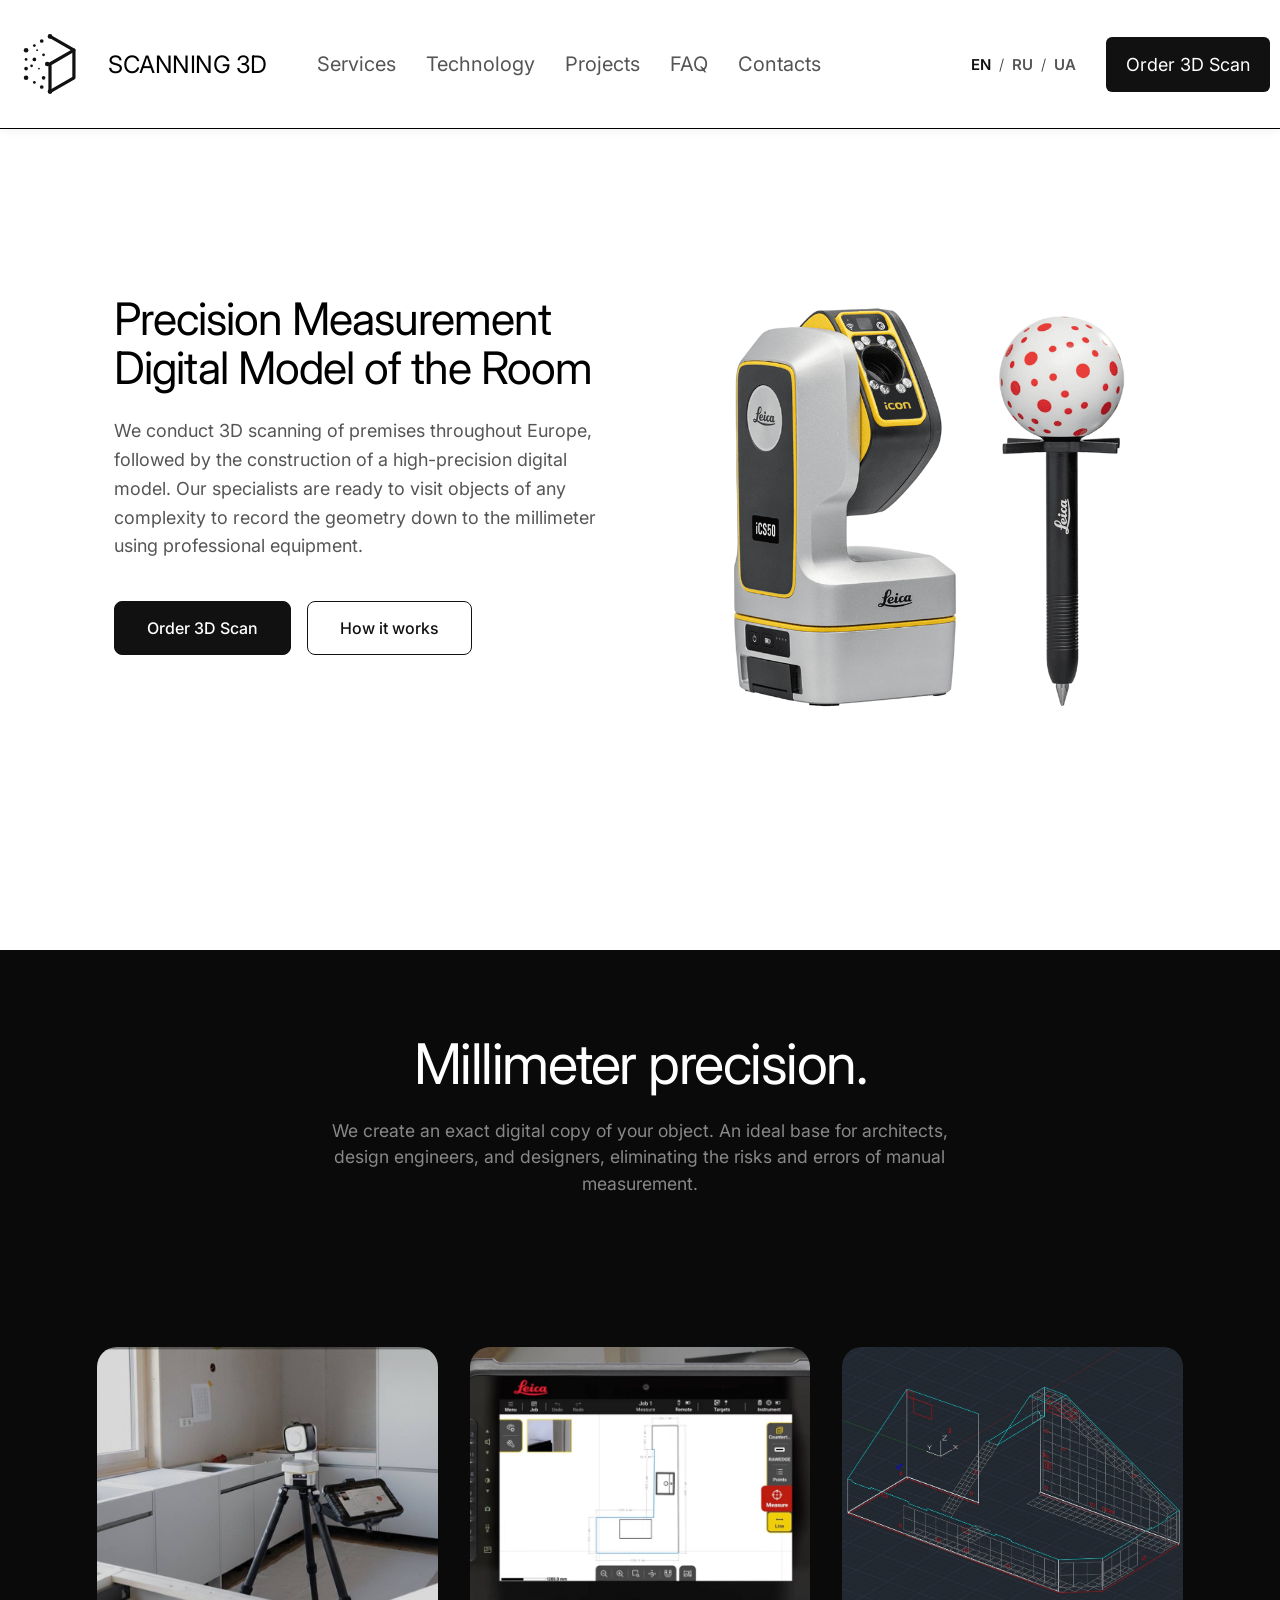
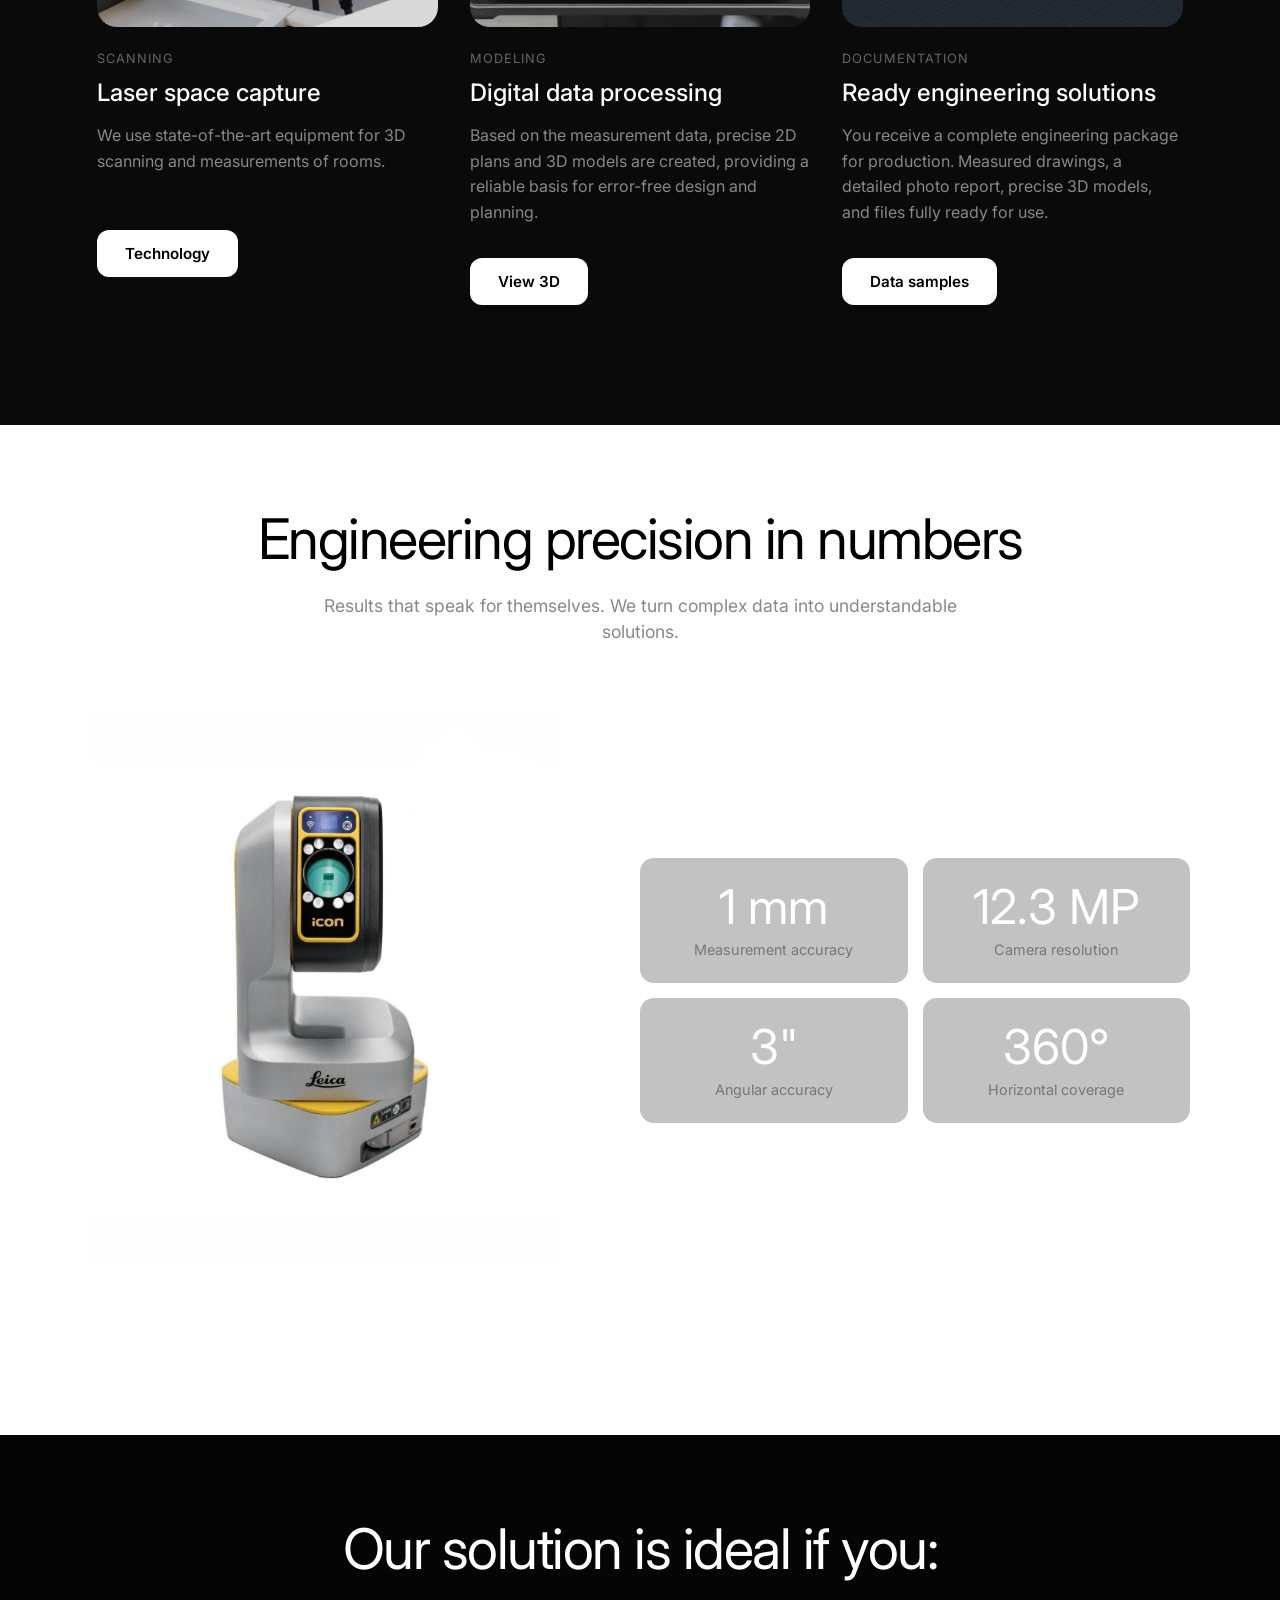
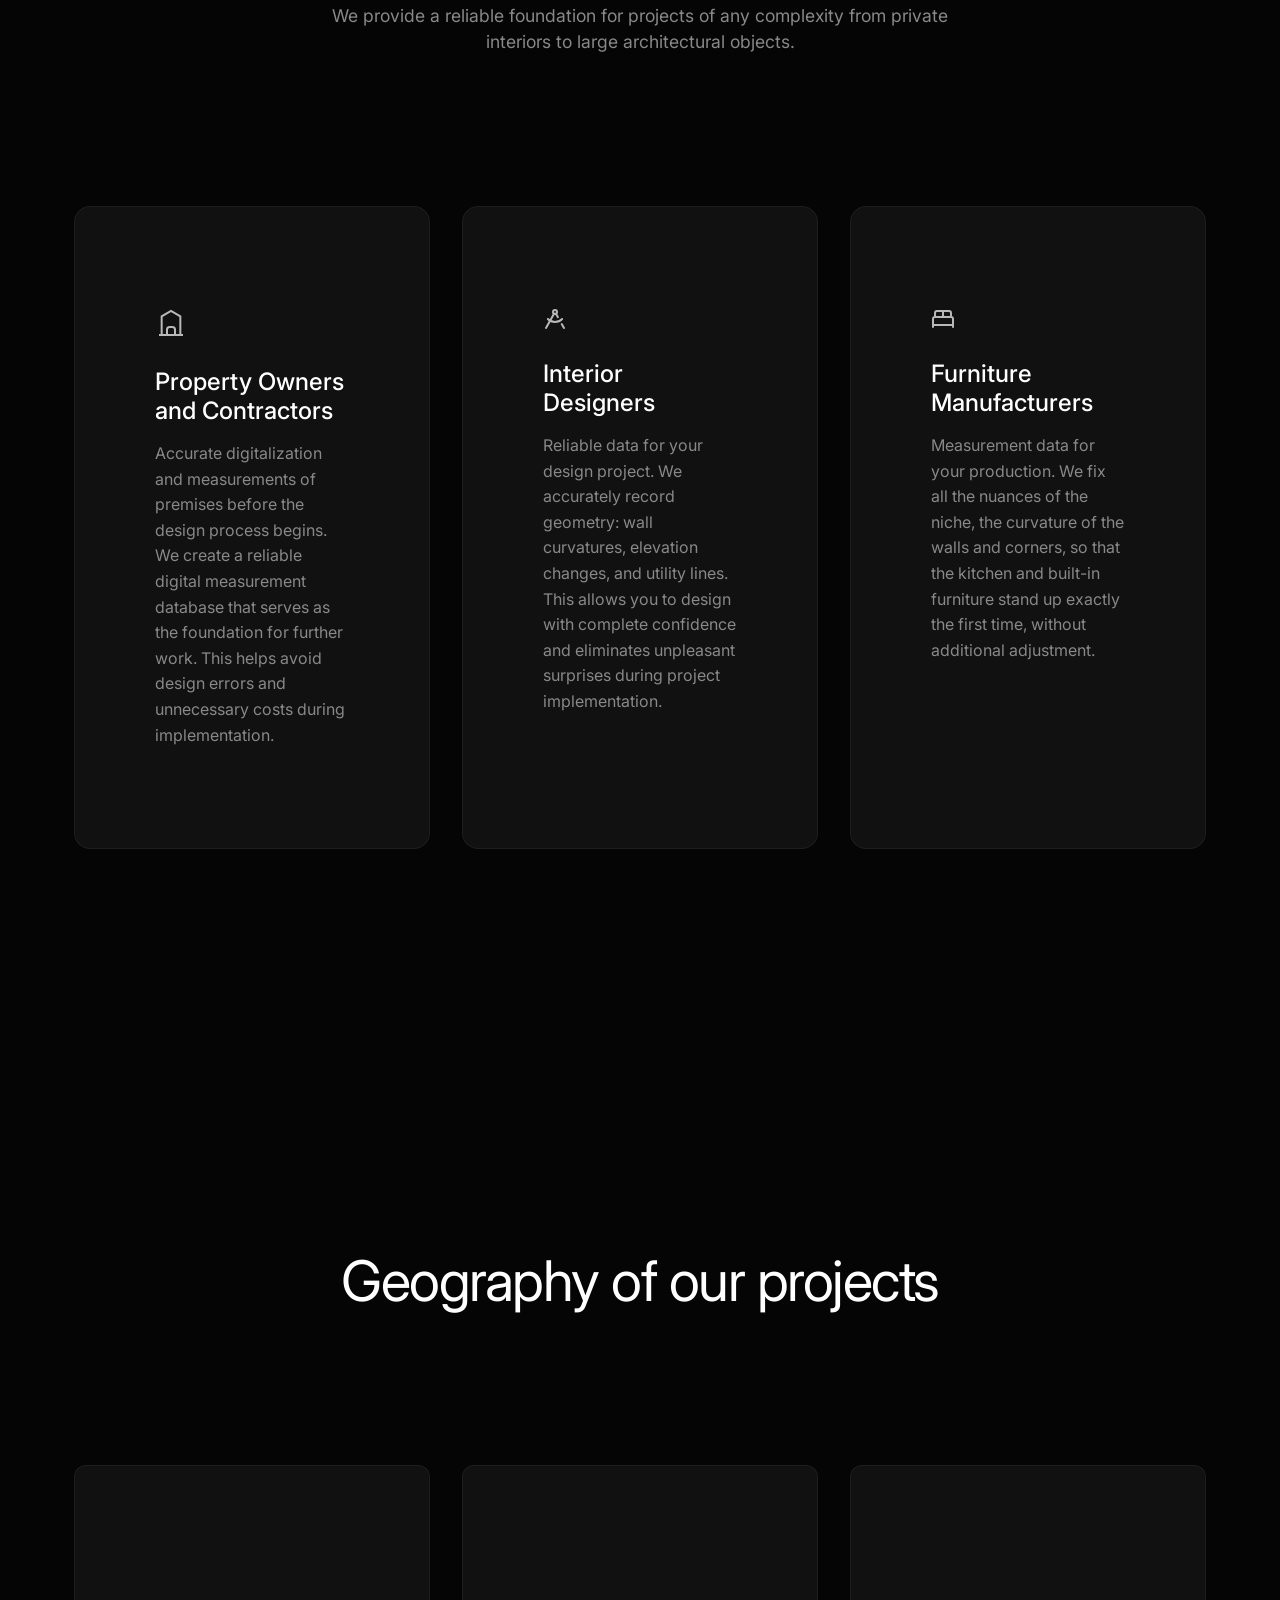
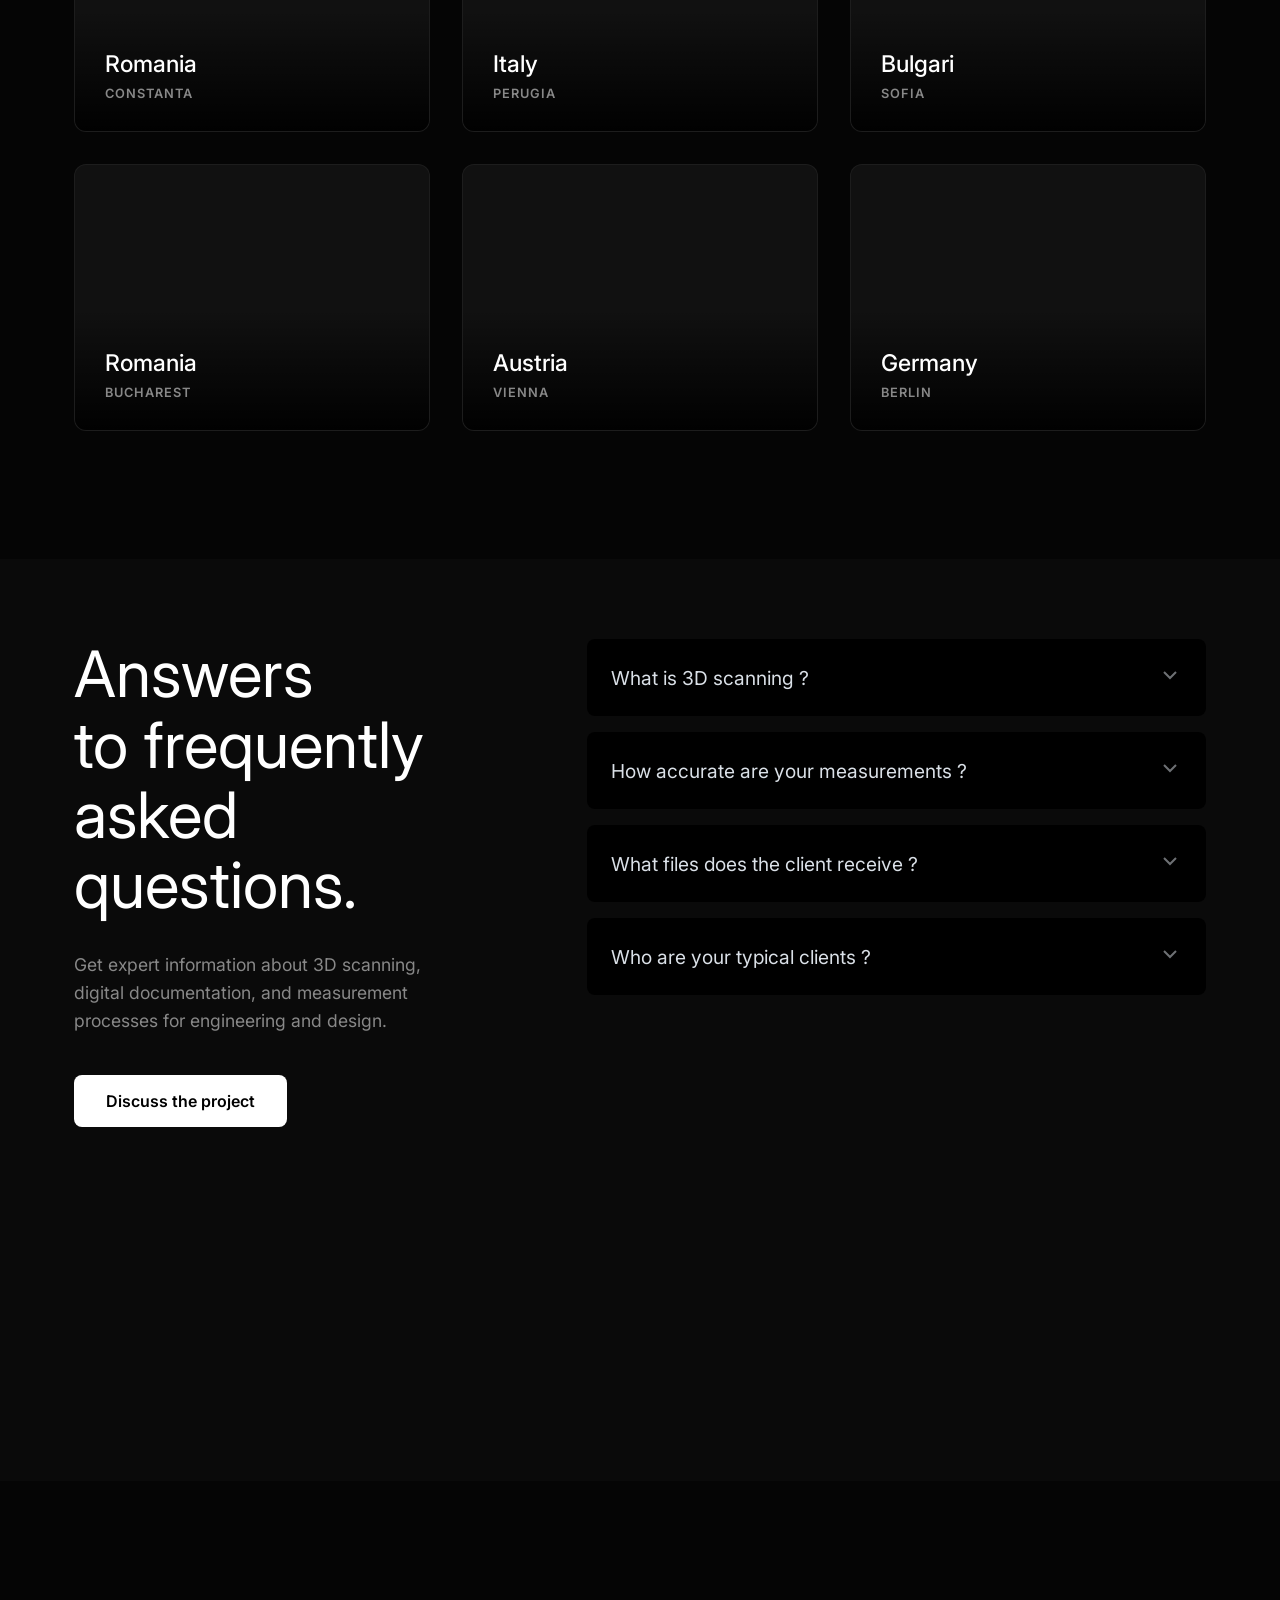
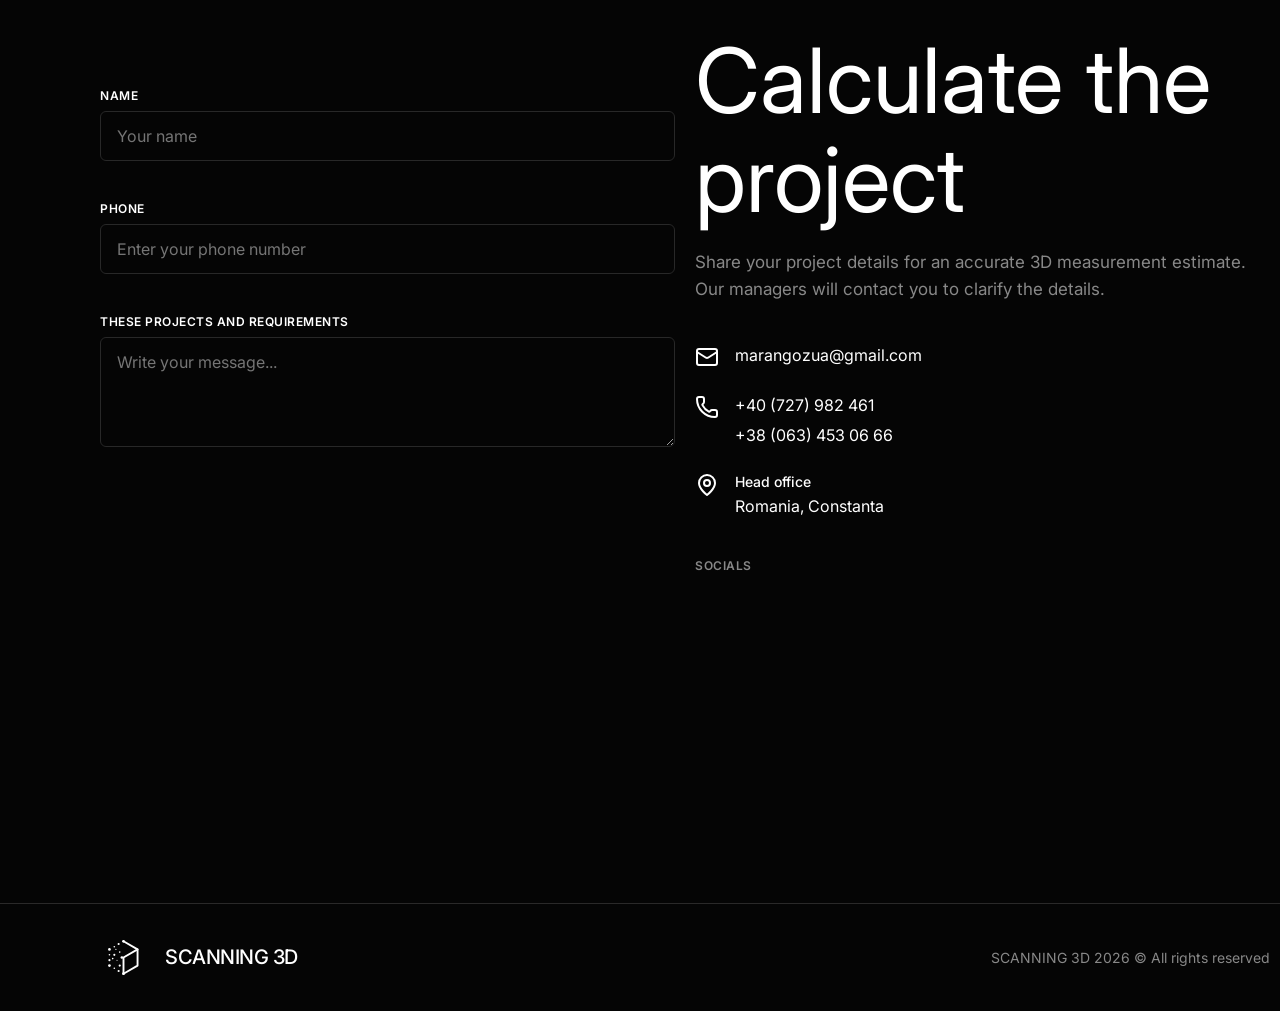
==== commit 54397a36: "Update index.html" ====
--- a/index.html
+++ b/index.html
@@ -58,12 +58,13 @@
             SCANNING 3D
         </a>
 
-        <ul class="nav-links">
-            <li><a href="#solutions">About Us</a></li>
-            <li><a href="#technology">Solutions</a></li>
-            <li><a href="#3d-disto">Technology</a></li>
-            <li><a href="#projects">Projects</a></li>
-        </ul>
+    <ul class="nav-links"> 
+        <li><a href="#technology">Services</a></li> 
+        <li><a href="#3d-disto">Technology</a></li> 
+        <li><a href="#projects">Projects</a></li> 
+        <li><a href="#solutions">FAQ</a></li> 
+        <li><a href="#contact">Contacts</a></li>
+    </ul>
 
         <div class="header-actions">
             
@@ -537,75 +538,37 @@
                         <a href="https://maps.google.com/?q=Constanta,+Romania" target="_blank" rel="noopener noreferrer">Romania, Constanta</a>
                     </div>
                 </div>
+                <div class="contact-item cascade-item social-item" style="margin-top: 15px; display: block;">
+    <span style="display: block; font-size: 12px; font-weight: 600; color: #888; text-transform: uppercase; margin-bottom: 27px; letter-spacing: 0.5px;">SOCIALS</span>
+    <div class="social-icons" style="margin-left: 0; gap: 15px; justify-content: flex-start;">
+        <a href="https://www.facebook.com/profile.php?id=61587670971282" target="_blank" aria-label="Facebook"><i class="fa-brands fa-facebook-f fa-lg"></i></a>
+        <a href="https://www.instagram.com/scanning_3d/" target="_blank" aria-label="Instagram"><i class="fa-brands fa-instagram fa-xl"></i></a>
+        <a href="https://wa.me/40727982461" target="_blank" aria-label="WhatsApp"><i class="fa-brands fa-whatsapp fa-xl"></i></a>
+        <a href="https://t.me/+380634530666" target="_blank" aria-label="Telegram"><i class="fa-brands fa-telegram fa-xl"></i></a>
             </div>
         </div>
 
     </div>
 </section>
 
-<footer class="light-footer">
-    <div class="container footer-bounded">
-
-        <div class="footer-top">
-            <div class="footer-nav">
-                <a href="#hero" class="footer-anim-item">Home</a>
-                <a href="#projects" class="footer-anim-item">Projects</a>
-                <a href="#3d-disto" class="footer-anim-item">Technologies</a>
-                <a href="#technology" class="footer-anim-item">Services</a>
-                <a href="#contact" class="footer-anim-item">Contacts</a>
-            </div>
-
-            <div class="footer-brand footer-anim-item">
-                <a href="#" class="logo">
+<footer class="seamless-footer">
+    <div class="container compact-footer-layout">
+        
+        <div class="footer-brand footer-anim-item">
+            <a href="#hero" class="logo">
                 <svg class="logo-img" viewBox="0 0 100 100" fill="none" xmlns="http://www.w3.org/2000/svg">
                     <g transform="translate(50, 50) scale(1.15) translate(-50, -50)">
-                        <path d="M50 20 L76 35 L76 65 L50 80" stroke="#111111" stroke-width="3.5" stroke-linecap="round" stroke-linejoin="round"/>
-                        <path d="M50 80 L50 50 L76 35" stroke="#111111" stroke-width="3.5" stroke-linecap="round" stroke-linejoin="round"/>
-                        
-                        <circle cx="50" cy="20" r="2.5" fill="#111111"/>
-                        <circle cx="41" cy="25" r="2" fill="#111111"/>
-                        <circle cx="33" cy="30" r="1.5" fill="#111111"/>
-                        <circle cx="24" cy="35" r="2.5" fill="#111111"/>
-                        <circle cx="24" cy="45" r="1.5" fill="#111111"/>
-                        <circle cx="24" cy="55" r="2" fill="#111111"/>
-                        <circle cx="24" cy="65" r="2.5" fill="#111111"/>
-                        <circle cx="33" cy="70" r="1.5" fill="#111111"/>
-                        <circle cx="41" cy="75" r="2" fill="#111111"/>
-                        <circle cx="50" cy="80" r="2.5" fill="#111111"/>
-                        
-                        <circle cx="43" cy="40" r="1.5" fill="#111111"/>
-                        <circle cx="33" cy="45" r="2" fill="#111111"/>
-                        <circle cx="38" cy="55" r="1" fill="#111111"/>
-                        <circle cx="30" cy="52" r="1.5" fill="#111111"/>
-                        <circle cx="43" cy="65" r="2" fill="#111111"/>
-                        <circle cx="36" cy="35" r="1" fill="#111111"/>
-                        <circle cx="47" cy="50" r="2.5" fill="#111111"/>
+                        <path d="M50 20 L76 35 L76 65 L50 80" stroke="#ffffff" stroke-width="3.5" stroke-linecap="round" stroke-linejoin="round"/>
+                        <path d="M50 80 L50 50 L76 35" stroke="#ffffff" stroke-width="3.5" stroke-linecap="round" stroke-linejoin="round"/>
+                        <circle cx="50" cy="20" r="2.5" fill="#ffffff"/><circle cx="41" cy="25" r="2" fill="#ffffff"/><circle cx="33" cy="30" r="1.5" fill="#ffffff"/><circle cx="24" cy="35" r="2.5" fill="#ffffff"/><circle cx="24" cy="45" r="1.5" fill="#ffffff"/><circle cx="24" cy="55" r="2" fill="#ffffff"/><circle cx="24" cy="65" r="2.5" fill="#ffffff"/><circle cx="33" cy="70" r="1.5" fill="#ffffff"/><circle cx="41" cy="75" r="2" fill="#ffffff"/><circle cx="50" cy="80" r="2.5" fill="#ffffff"/><circle cx="43" cy="40" r="1.5" fill="#ffffff"/><circle cx="33" cy="45" r="2" fill="#ffffff"/><circle cx="38" cy="55" r="1" fill="#ffffff"/><circle cx="30" cy="52" r="1.5" fill="#ffffff"/><circle cx="43" cy="65" r="2" fill="#ffffff"/><circle cx="36" cy="35" r="1" fill="#ffffff"/><circle cx="47" cy="50" r="2.5" fill="#ffffff"/>
                     </g>
                 </svg>
                 SCANNING 3D
             </a>
-            </div>
-        </div>
-
-<div class="footer-middle footer-anim-item">
-            <div class="social-icons">
-                <a href="https://www.facebook.com/profile.php?id=61587670971282" target="_blank" aria-label="Facebook"><i class="fa-brands fa-facebook-f fa-lg"></i></a>
-                <a href="https://www.instagram.com/scanning_3d/" target="_blank" aria-label="Instagram"><i class="fa-brands fa-instagram fa-xl"></i></a>
-                <a href="https://wa.me/40727982461" target="_blank" aria-label="WhatsApp">
-                <i class="fa-brands fa-whatsapp fa-xl"></i>
-                </a>                
-                <a href="https://t.me/Valenti_x" target="_blank" aria-label="Telegram">
-                <i class="fa-brands fa-telegram fa-xl"></i>
-                </a>            
-</div>
-
-            </div>
-        </div>
-
-        <div class="footer-divider footer-anim-item"></div>
+        </div>
 
         <div class="footer-bottom footer-anim-item">
-            <div class="copyright"> SCANNING 3D 2026 © All rights reserved</div>
+            <div class="copyright">SCANNING 3D 2026 © All rights reserved</div>
         </div>
 
     </div>
@@ -614,4 +577,4 @@
 <script src="script.js"></script>
 
 </body>
-</html>+</html>
--- a/style.css
+++ b/style.css
@@ -36,11 +36,15 @@
 }
 
 header {
+    position: fixed;
+    top: 0;
+    left: 0;
+    width: 100%;
+    z-index: 10000;
+    background-color: var(--bg-color);
     padding: 24px 0;
     border-bottom: 1px solid #000000;
     box-shadow: 0 2px 10px rgba(0, 0, 0, 0.05);
-    animation: slideDown 1s ease-out 2s forwards;
-    opacity: 0;
 }
 
 .nav-wrapper {
@@ -208,8 +212,6 @@
     white-space: nowrap;  
     z-index: 10;
     position: relative;
-    animation: slideInLeft 2s ease-out 0.4s forwards;
-    opacity: 0;
 }
 
 .hero-content p {
@@ -218,15 +220,13 @@
     line-height: 1.6;
     margin-bottom: 40px;
     margin-left: 170px;
-    animation: slideInRight 2s ease-out 0.8s forwards;
-    opacity: 0;
 }
 
 .btn-group {
     display: flex;
     gap: 16px;
     opacity: 0;
-    animation: fadeInUp 0.8s ease-out 4s forwards; 
+    animation: fadeInUp 1.3s ease-out 1.3s forwards; 
 }
 
 .btn {
@@ -288,7 +288,7 @@
     object-fit: cover;
     -webkit-mask-image: linear-gradient(to right, transparent 0%, black 15%);
     mask-image: linear-gradient(to right, transparent 0%, black 15%);
-    animation: fadeIn 1s ease-out 3s forwards;
+    animation: fadeIn 0.9s ease-out 0.9s forwards;
     opacity: 0;
 }
 
@@ -1168,6 +1168,15 @@
     gap: 24px;
 }
 
+
+.quote-contacts .social-icons a {
+    color: #ffffff;
+}
+.quote-contacts .social-icons a:hover {
+    color: #888888;
+}
+
+
 .contact-item {
     display: flex;
     align-items: flex-start;
@@ -1226,54 +1235,81 @@
 
 
 .light-footer {
-    background-color: #ffffff;
+    background-color: #050505;
     color: #333333;
-    padding: 100px 0 70px 0;
-    font-family: 'Inter', sans-serif;
-}
-
-.footer-bounded {
-    max-width: 1700px !important;
-    margin: 0 auto;
-    padding: 0 40px;
-}
-
-.footer-top {
+    padding: 30px 0;
+}
+
+.seamless-footer {
+    background-color: #050505;
+    color: #333333;
+    color: var(--text-white);
+    padding: 30px 0;
+    border-top: 1px solid rgba(109, 107, 107, 0.36);
+}
+
+.compact-footer-layout {
     display: flex;
     justify-content: space-between;
-    align-items: flex-start;
-    margin-bottom: 180px;
-}
-
-.footer-nav {
-    display: flex;
-    flex-direction: column;
-    gap: 70px;
-}
-
-.footer-nav a {
-    color: #000000;
+    align-items: center;
+    width: 100%;
+    max-width: 2000px !important; 
+    padding-left: 100px; 
+}
+
+.compact-footer-layout .footer-brand .logo {
+    display: flex;
+    align-items: center;
+    color: #ffffff;
+    font-size: 20px;
+    font-weight: 500;
     text-decoration: none;
-    font-size: 28px;
-    font-weight: 400;
-    transition: opacity 0.3s ease, transform 0.3s ease;
-}
-
-.footer-nav a:hover {
-    opacity: 0.5;
-    transform: translateX(5px);
-}
-
-.footer-anim-item {
-    opacity: 0;
-    transform: translateY(40px);
-    transition: opacity 0.6s ease, transform 0.6s cubic-bezier(0.2, 0.8, 0.2, 1);
-    will-change: opacity, transform;
-}
-
-.footer-anim-item.visible {
-    opacity: 1;
-    transform: translateY(0);
+    margin: 0;
+}
+
+.compact-footer-layout .logo-img {
+    height: 47px;
+    width: auto;
+    margin-right: 12px;
+}
+
+.compact-footer-layout .footer-bottom {
+    font-size: 14px;
+    color: #888888;
+}
+
+
+@media (max-width: 768px) {
+    .compact-footer-layout {
+        flex-direction: column;
+        gap: 15px;
+        text-align: center;
+        justify-content: center;
+    }
+    .compact-footer-layout .footer-brand .logo {
+        justify-content: center;
+    }
+}
+
+@media (max-width: 1200px) {
+    .compact-footer-layout {
+        padding-left: 40px !important;
+    }
+}
+
+@media (max-width: 1024px) {
+    .compact-footer-layout {
+        padding-left: 0 !important;
+    }
+}
+
+@media (max-width: 768px) {
+    .compact-footer-layout {
+        flex-direction: column;
+        gap: 15px;
+        text-align: center;
+        justify-content: center;
+    }
 }
 
 .footer-brand {
@@ -1400,7 +1436,11 @@
     }
 }
 
-
+#animated-contacts.show-contacts .social-item {
+    opacity: 1;
+    transform: translateY(0);
+    transition-delay: 1s;
+}
 
 html, body {
     overflow-x: hidden !important;
@@ -1548,4 +1588,4 @@
     .footer-brand { justify-content: center !important; width: 100% !important; }
     .footer-middle { flex-direction: column !important; gap: 20px !important; }
     .social-icons { width: 100% !important; justify-content: center !important; }
-}+}
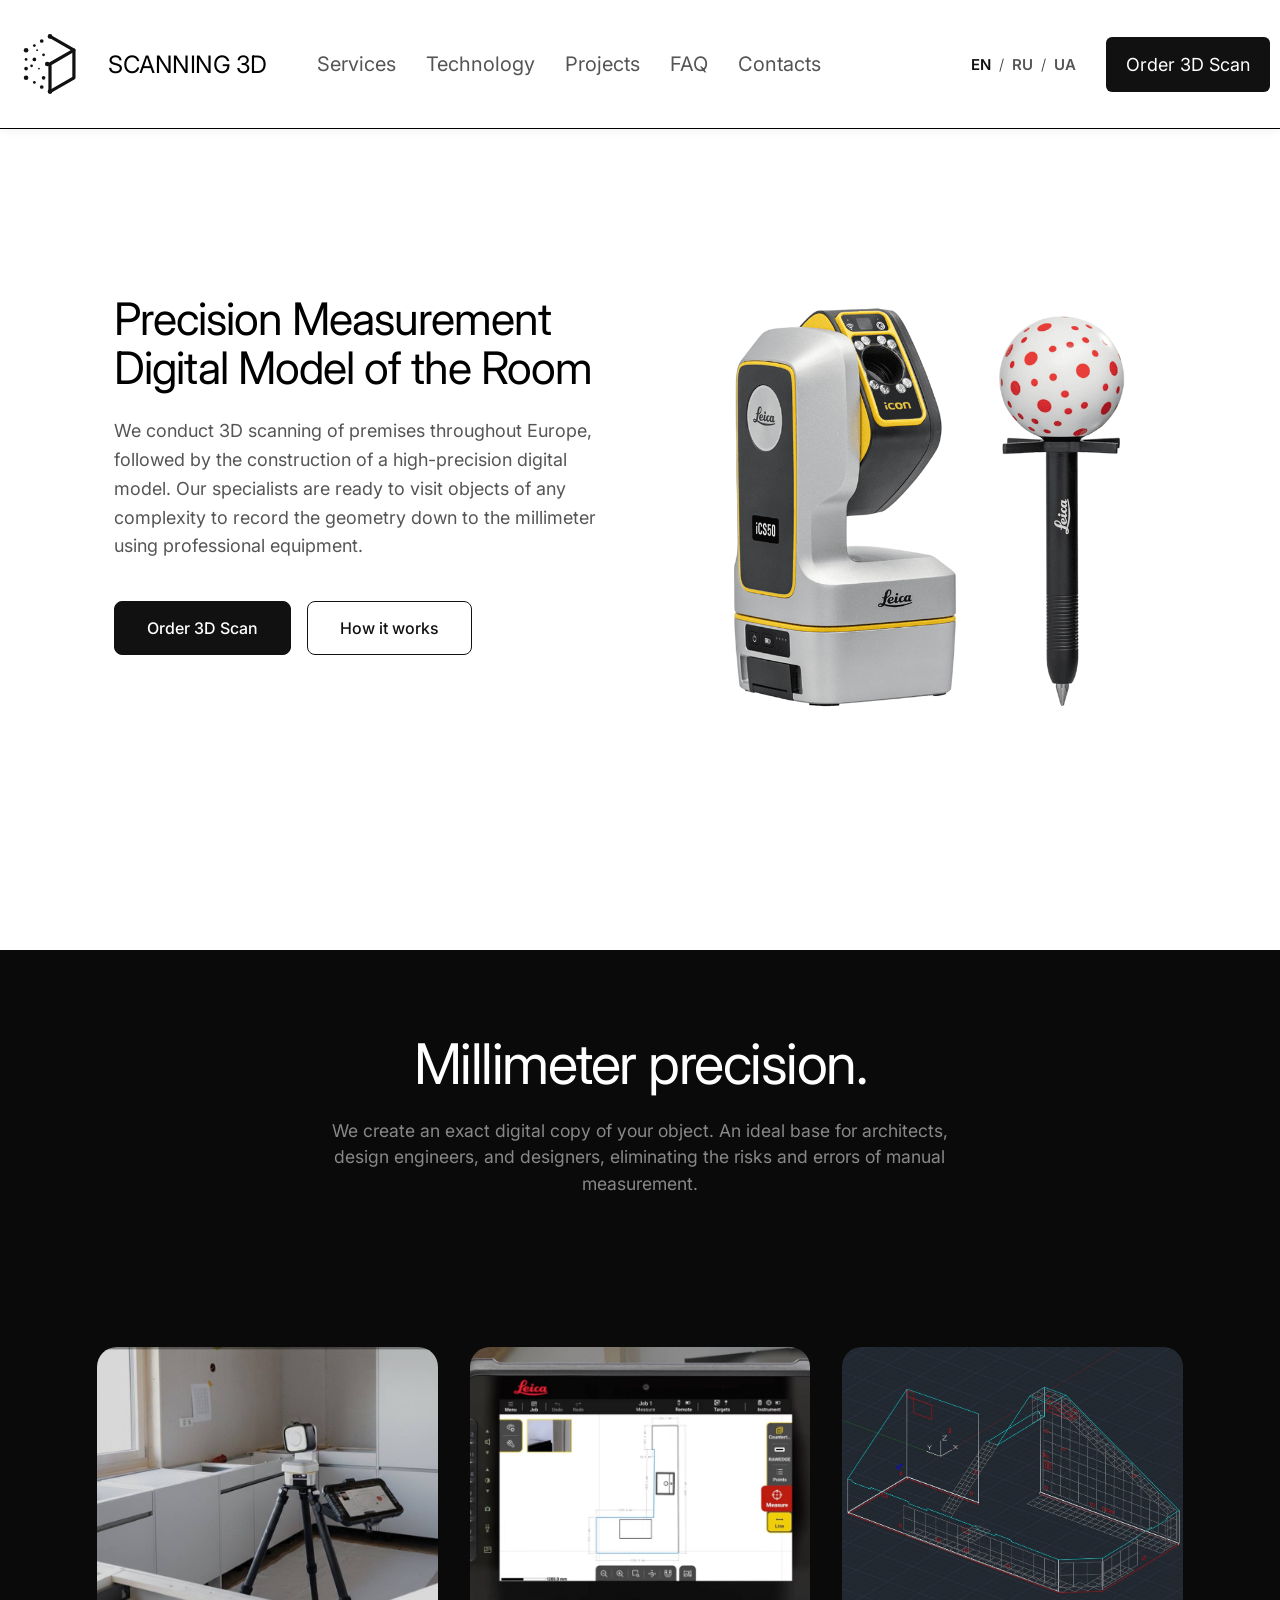
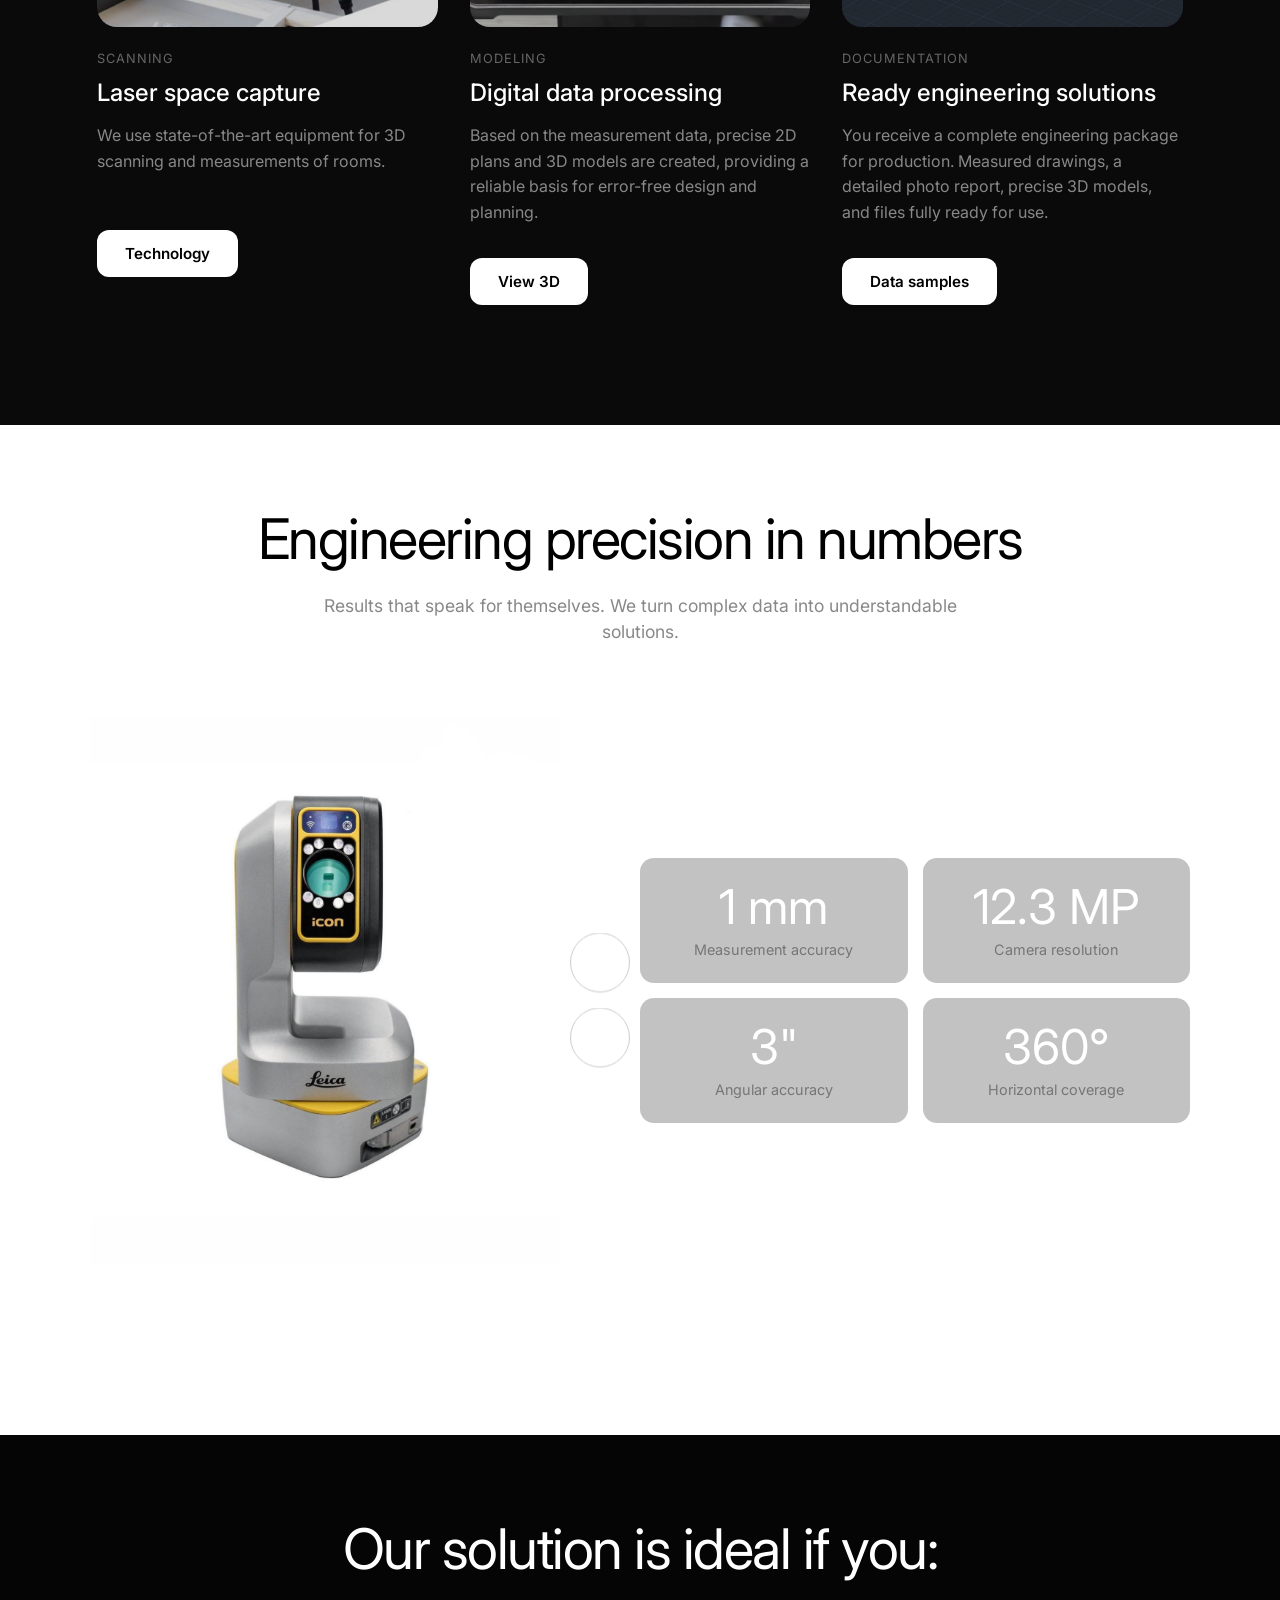
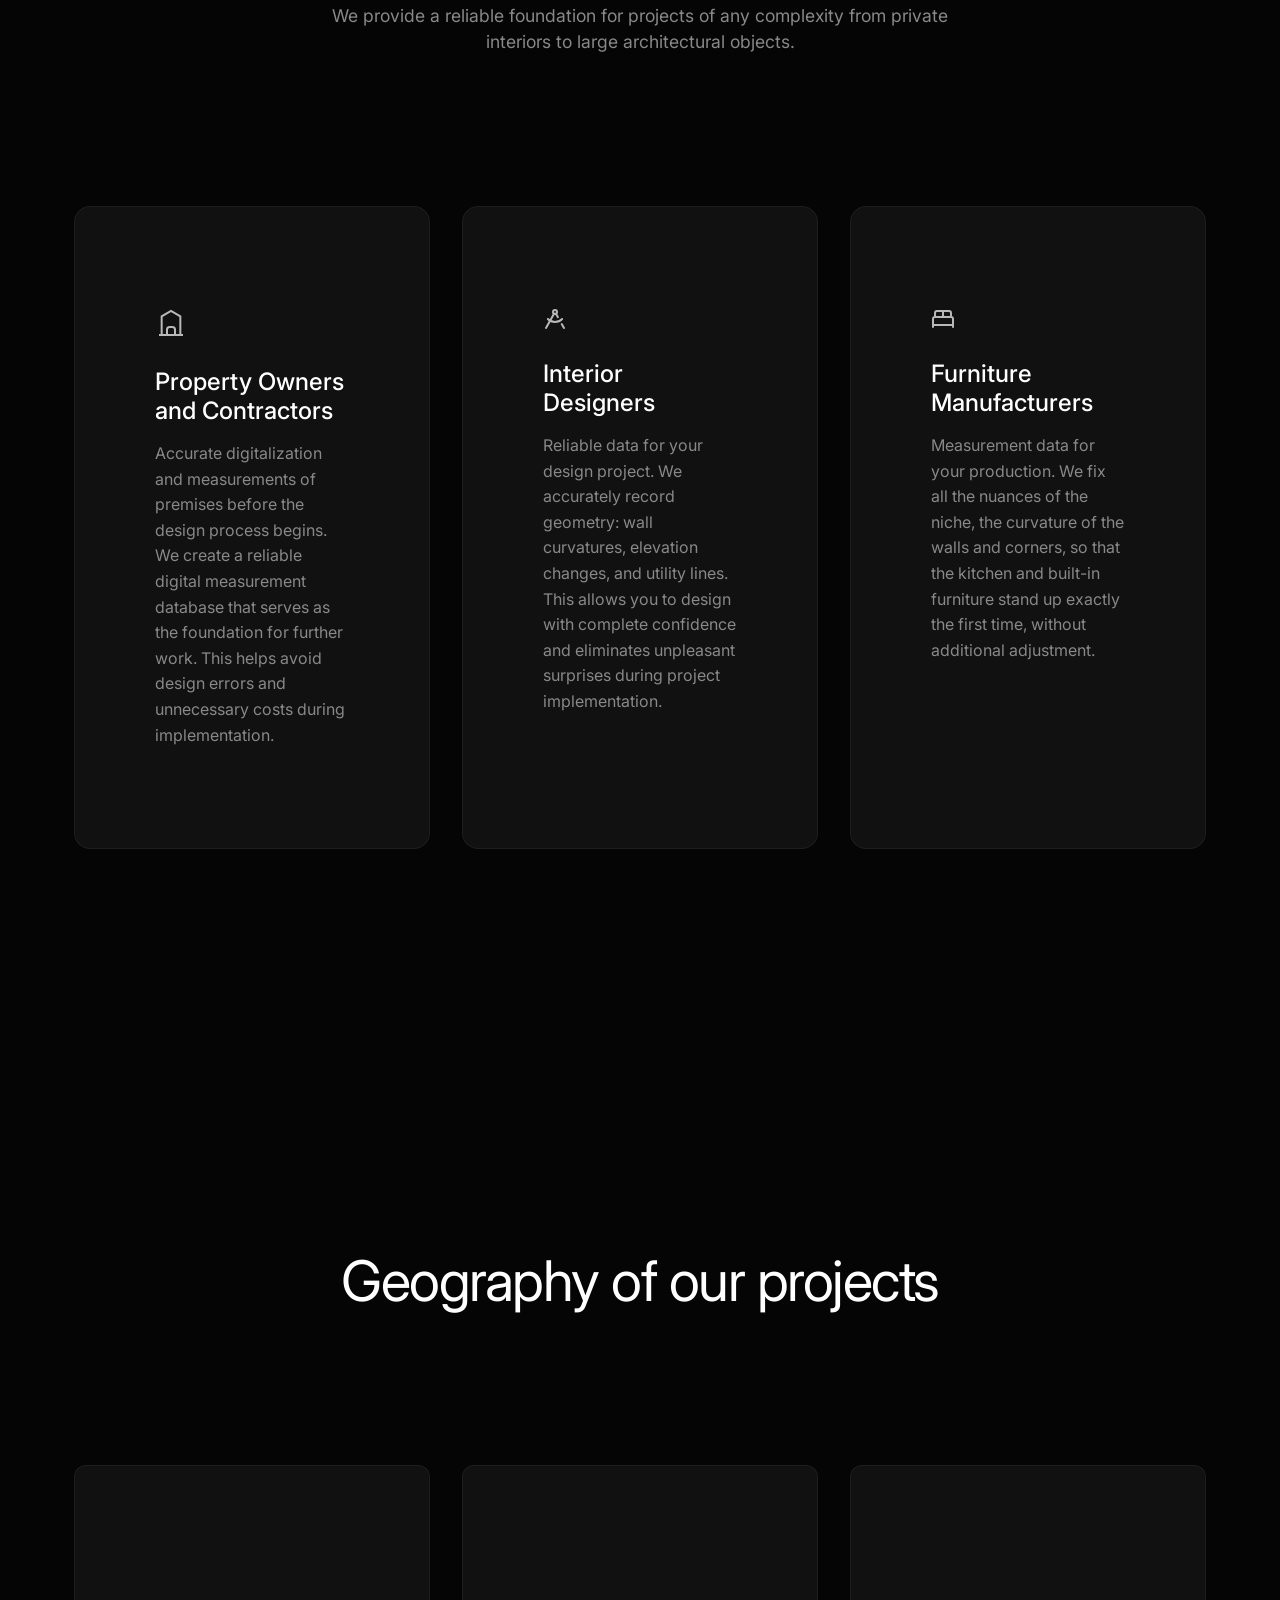
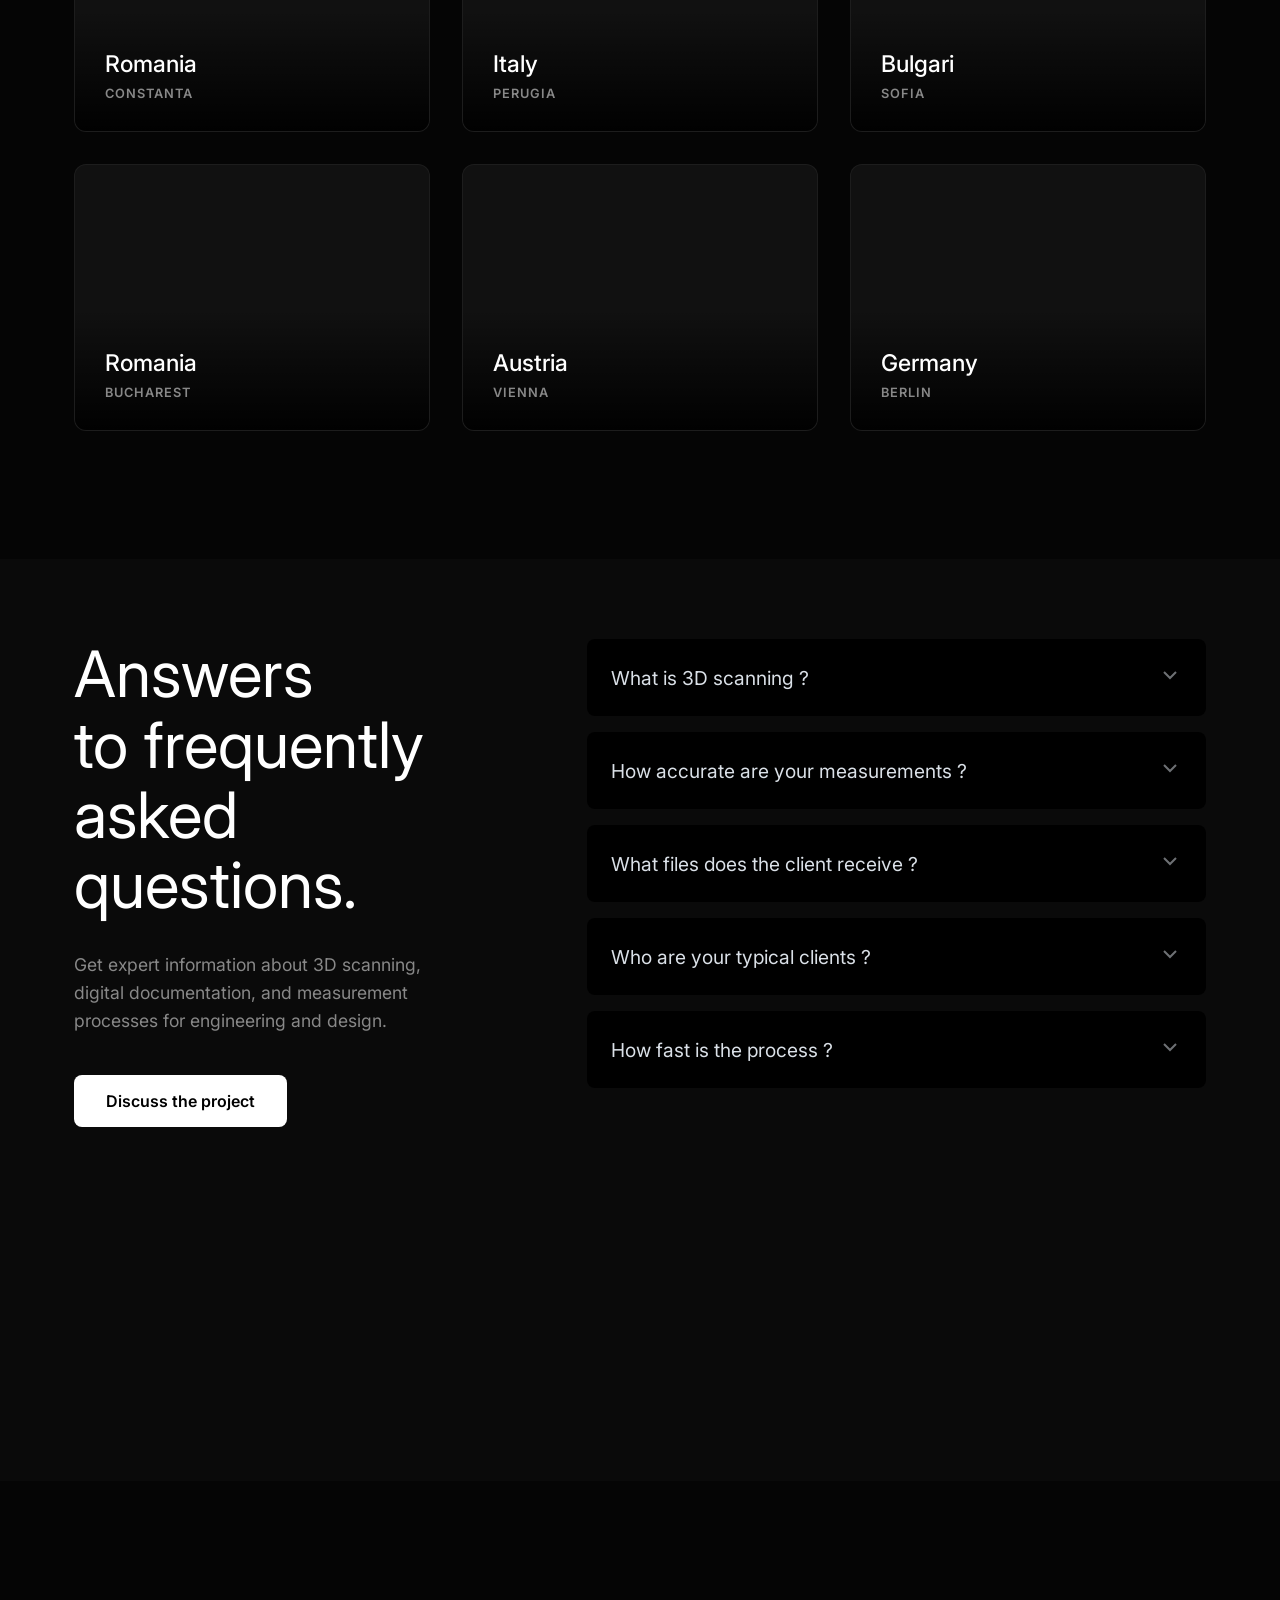
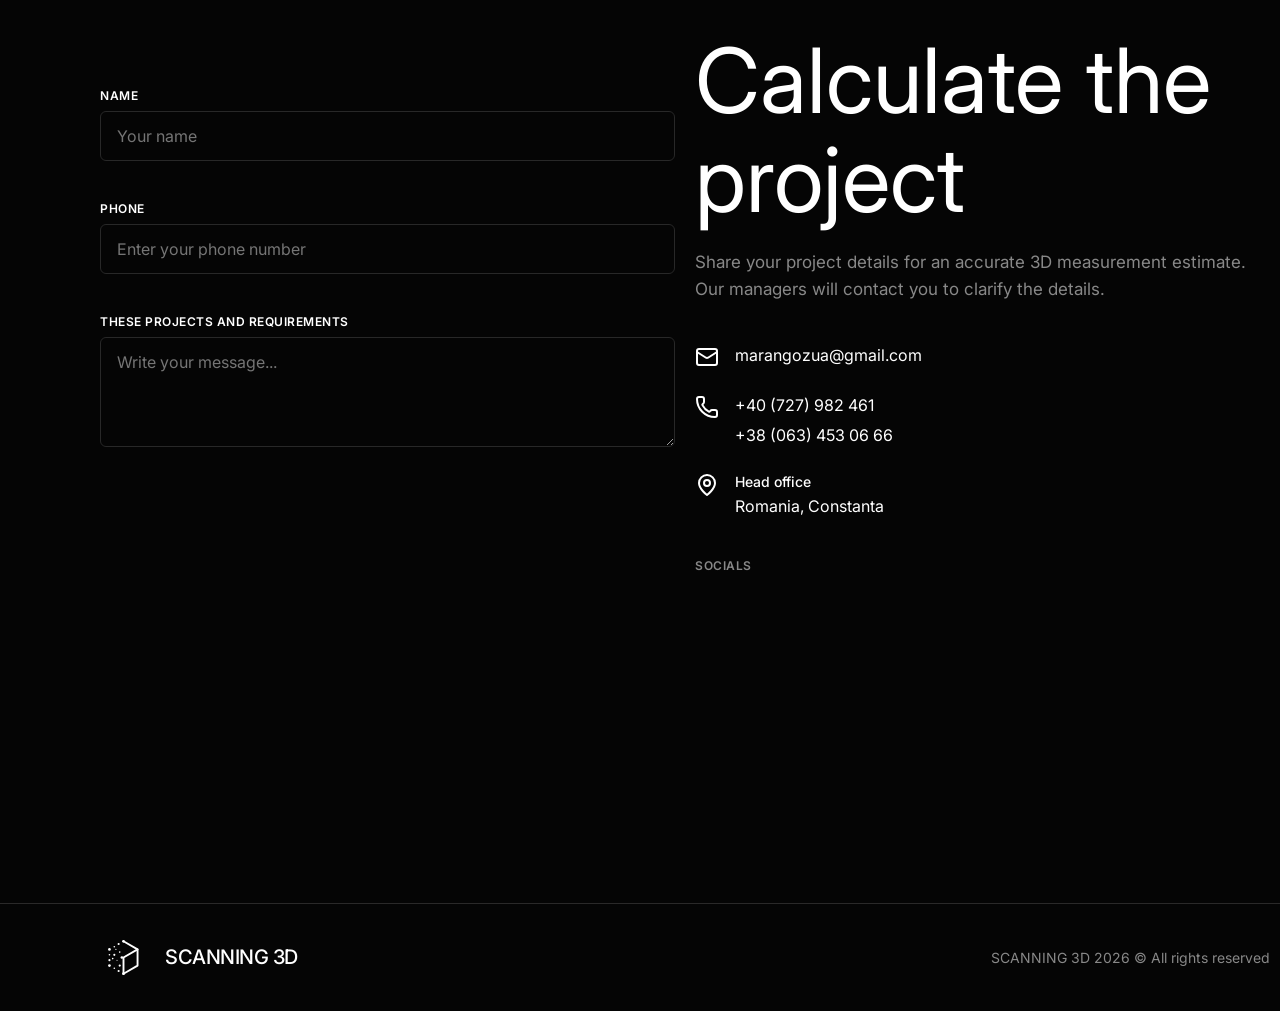
==== commit e3d6680b: "Update index.html" ====
--- a/index.html
+++ b/index.html
@@ -151,7 +151,7 @@
             <span class="card-label">Documentation</span>
             <h3 class="card-title">Ready engineering solutions</h3>
             <p class="card-description">You receive a complete engineering package for production. Measured drawings, a detailed photo report, precise 3D models, and files fully ready for use.</p>
-            <a href="https://drive.google.com/drive/folders/18u69IVSZesEiMaU2SsLoDLZYsH9NkzDA" class="card-btn" target="_blank">Data samples</a>
+            <a href="https://drive.google.com/drive/folders/1TZEZP0riapgA1_PlwIeZLo1PFCnfCdMU" class="card-btn" target="_blank">Data samples</a>
         </div>
     </div>
 
--- a/style.css
+++ b/style.css
@@ -1524,7 +1524,7 @@
 }
 
 @media (max-width: 992px) {
-    header { position: relative; z-index: 9999 !important; animation: none !important; opacity: 1 !important; transform: none !important; }
+    header { position: fixed; z-index: 10005 !important; animation: none !important; opacity: 1 !important; transform: none !important; }
     .btn-small { display: none !important; }
     .nav-wrapper { padding: 0 !important; }
     .logo { margin-left: 0 !important; font-size: 20px !important; z-index: 10005 !important; }
@@ -1544,7 +1544,8 @@
 
 
 @media (max-width: 768px) {
-    .hero { padding: 60px 0 !important; }
+    header { position: fixed; z-index: 10005 !important; animation: none !important; opacity: 1 !important; transform: none !important; }
+    .hero { padding: 180px 0 60 !important; }
     .hero-content { display: flex; flex-direction: column; align-items: center; text-align: center; }
     .hero-content h1 { font-size: 32px !important; margin: 0 auto 20px !important; text-align: center !important; white-space: normal !important; width: 100%; }
     .hero-content p { font-size: 16px !important; margin: 0 auto 30px !important; text-align: center !important; width: 100%; }
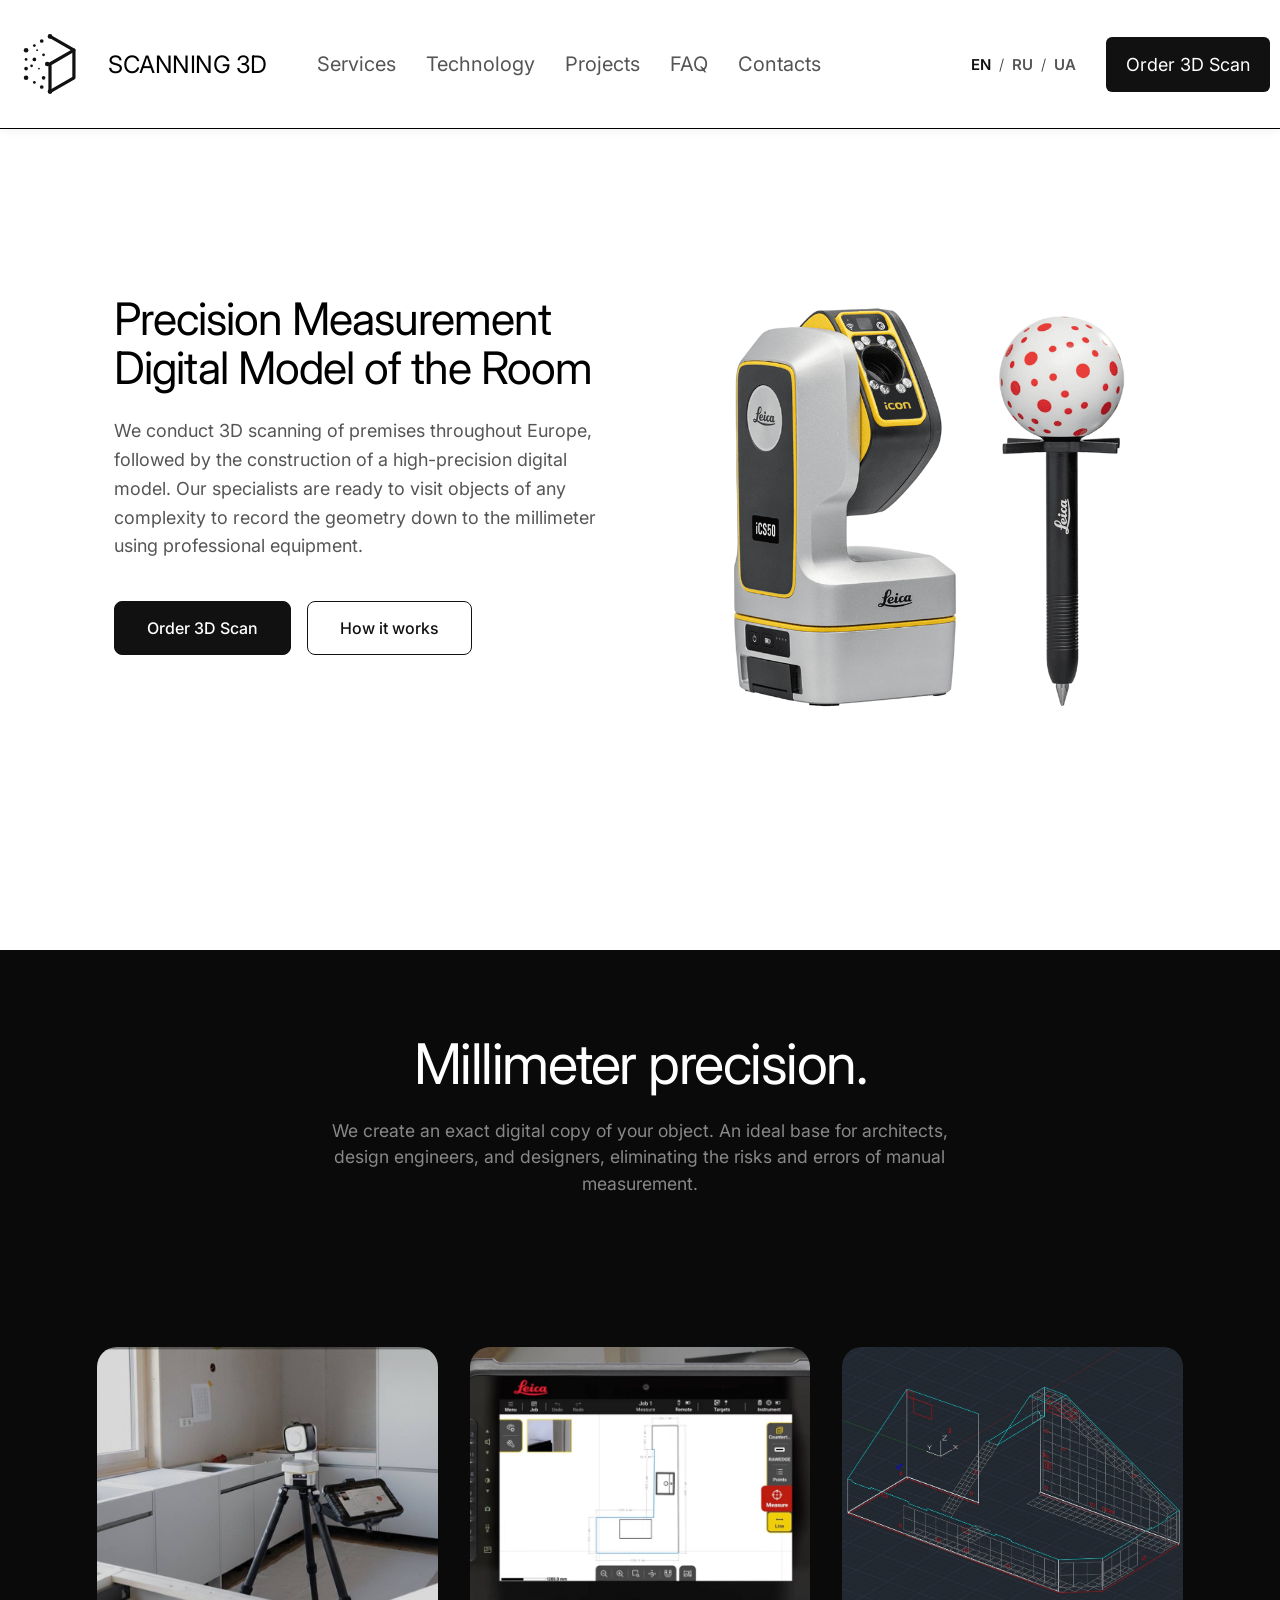
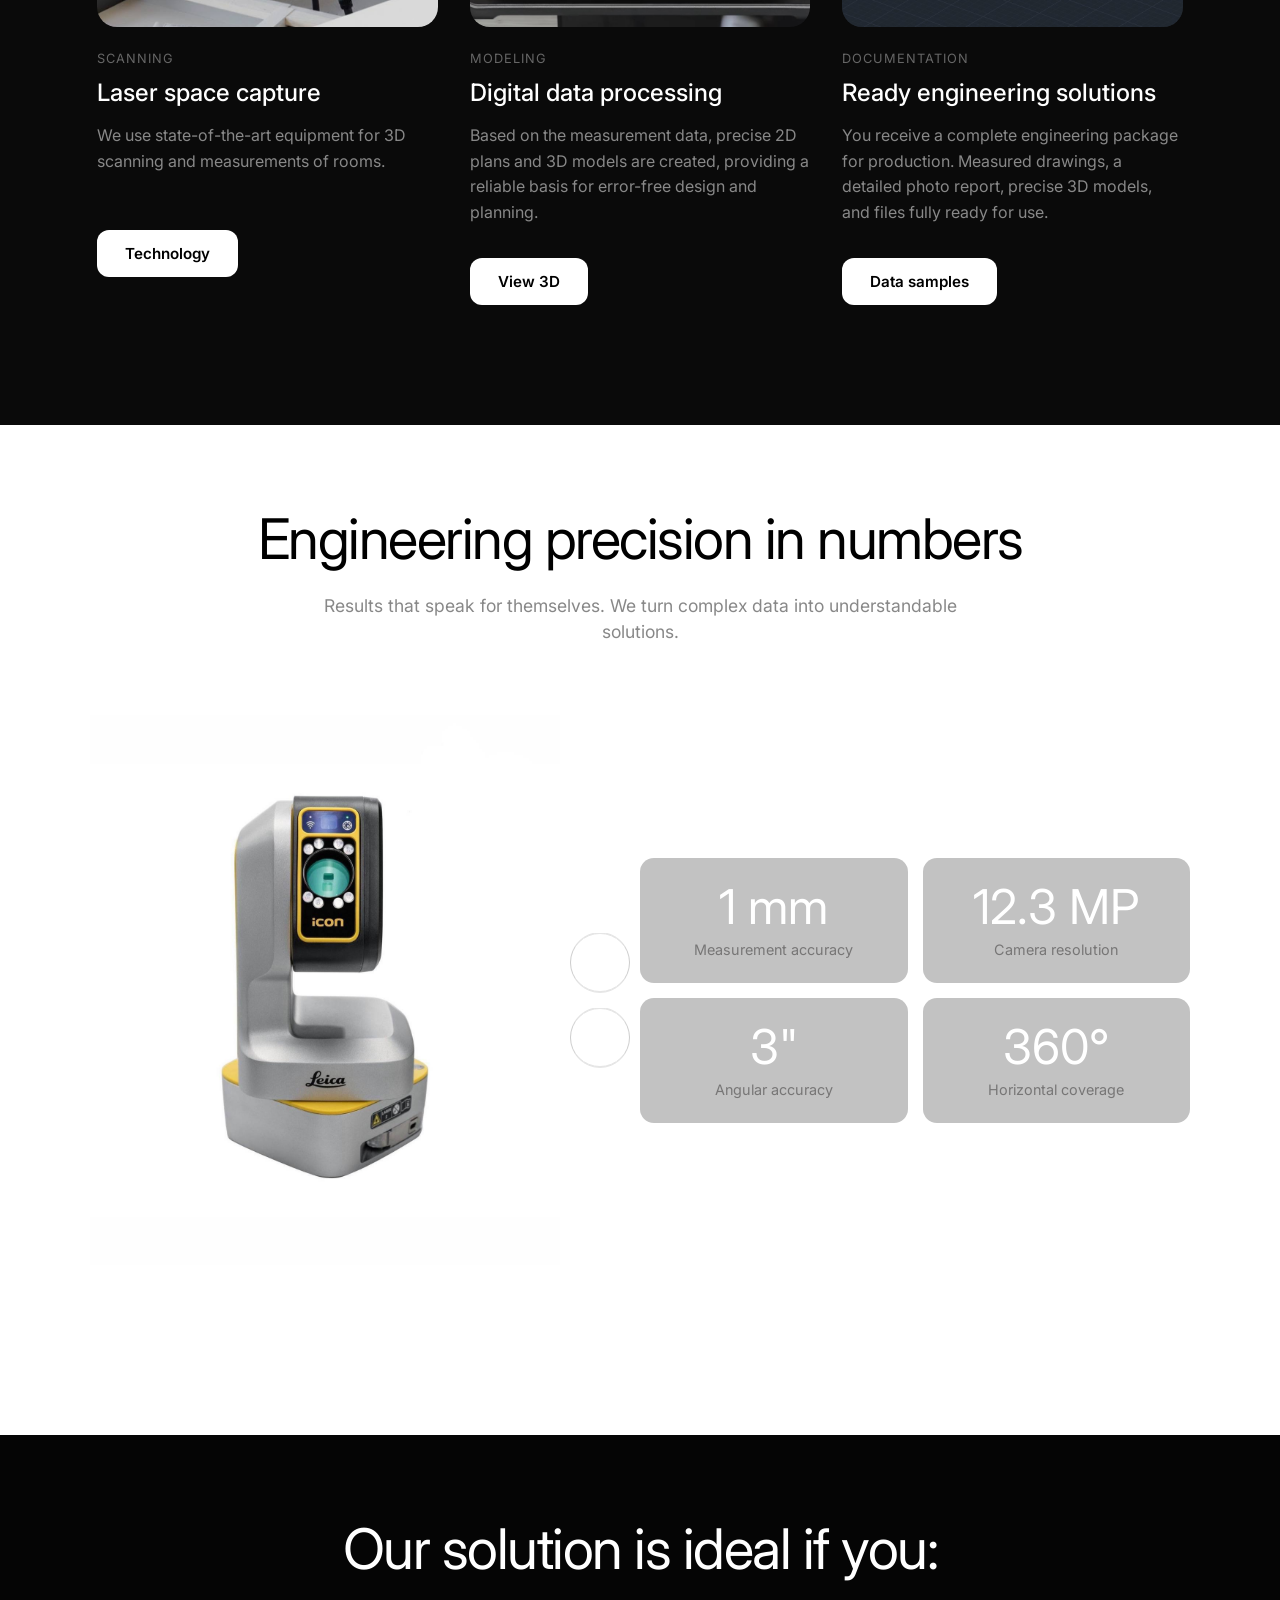
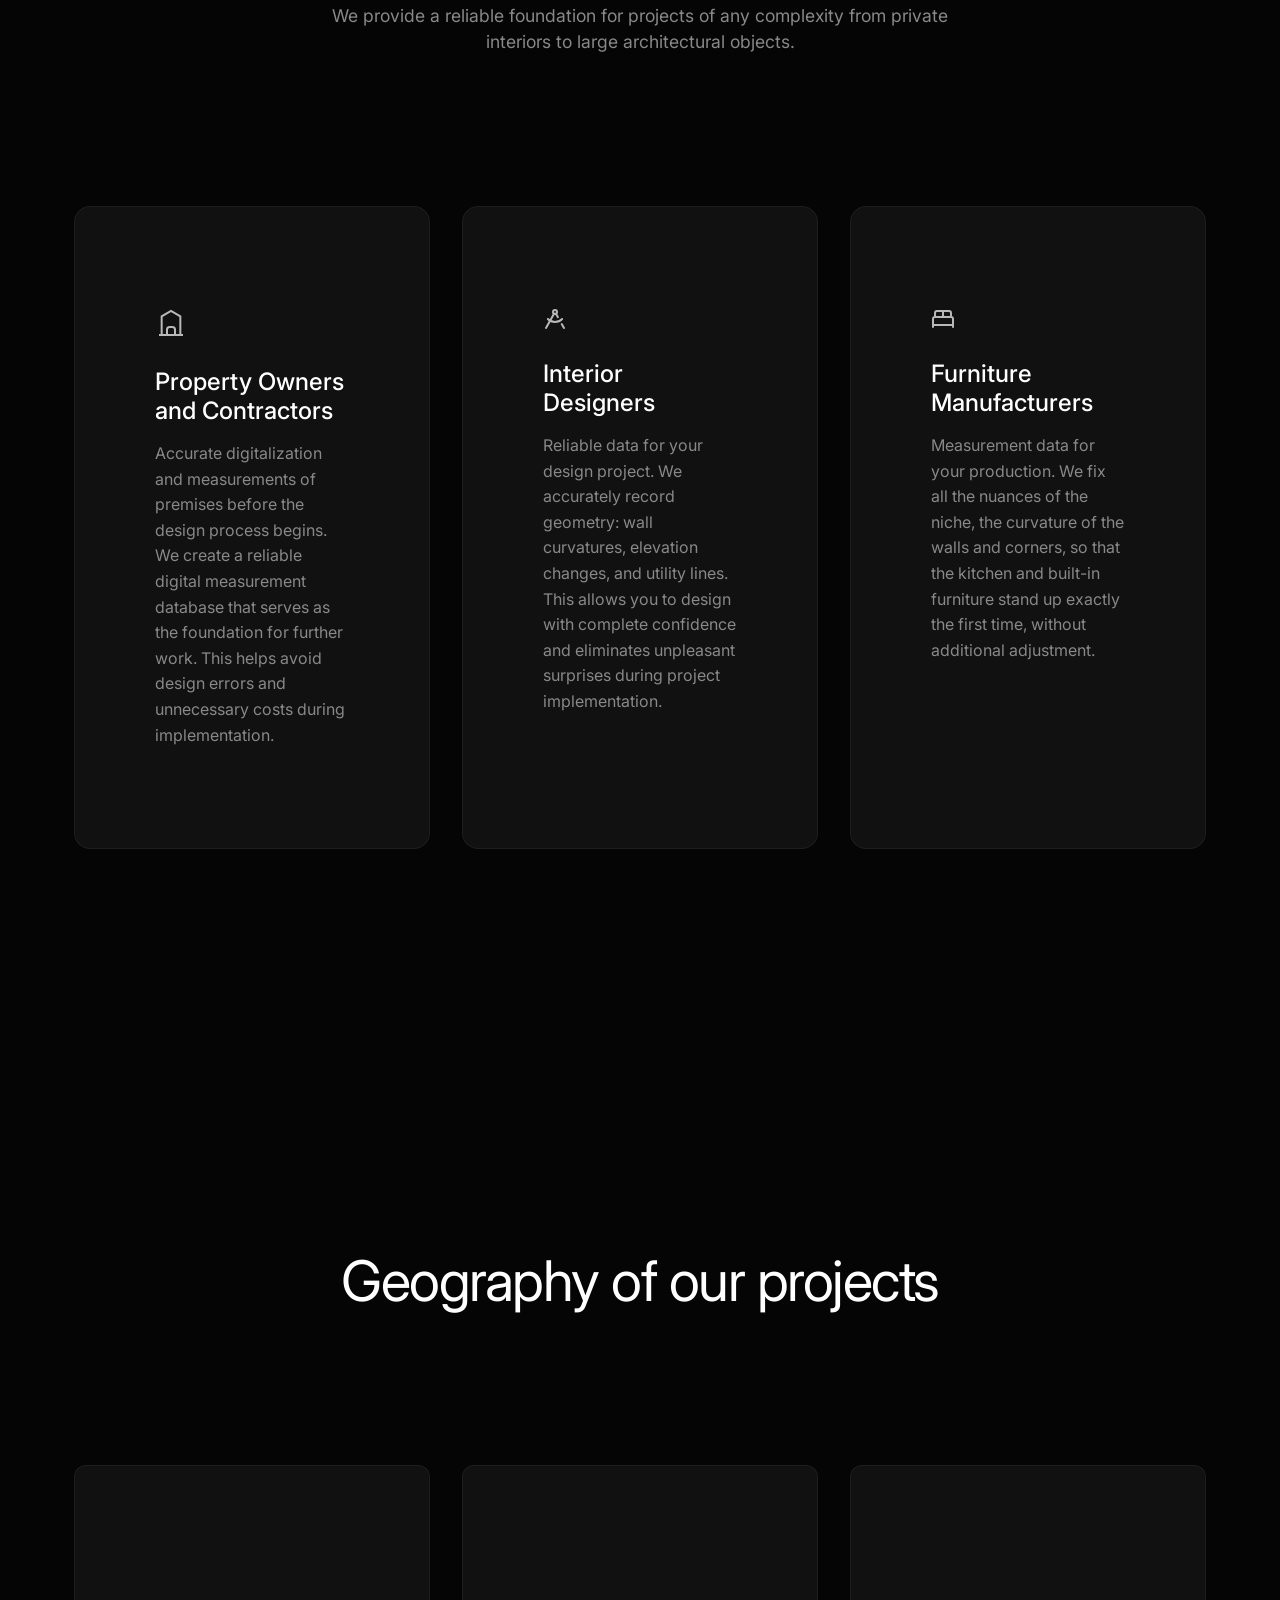
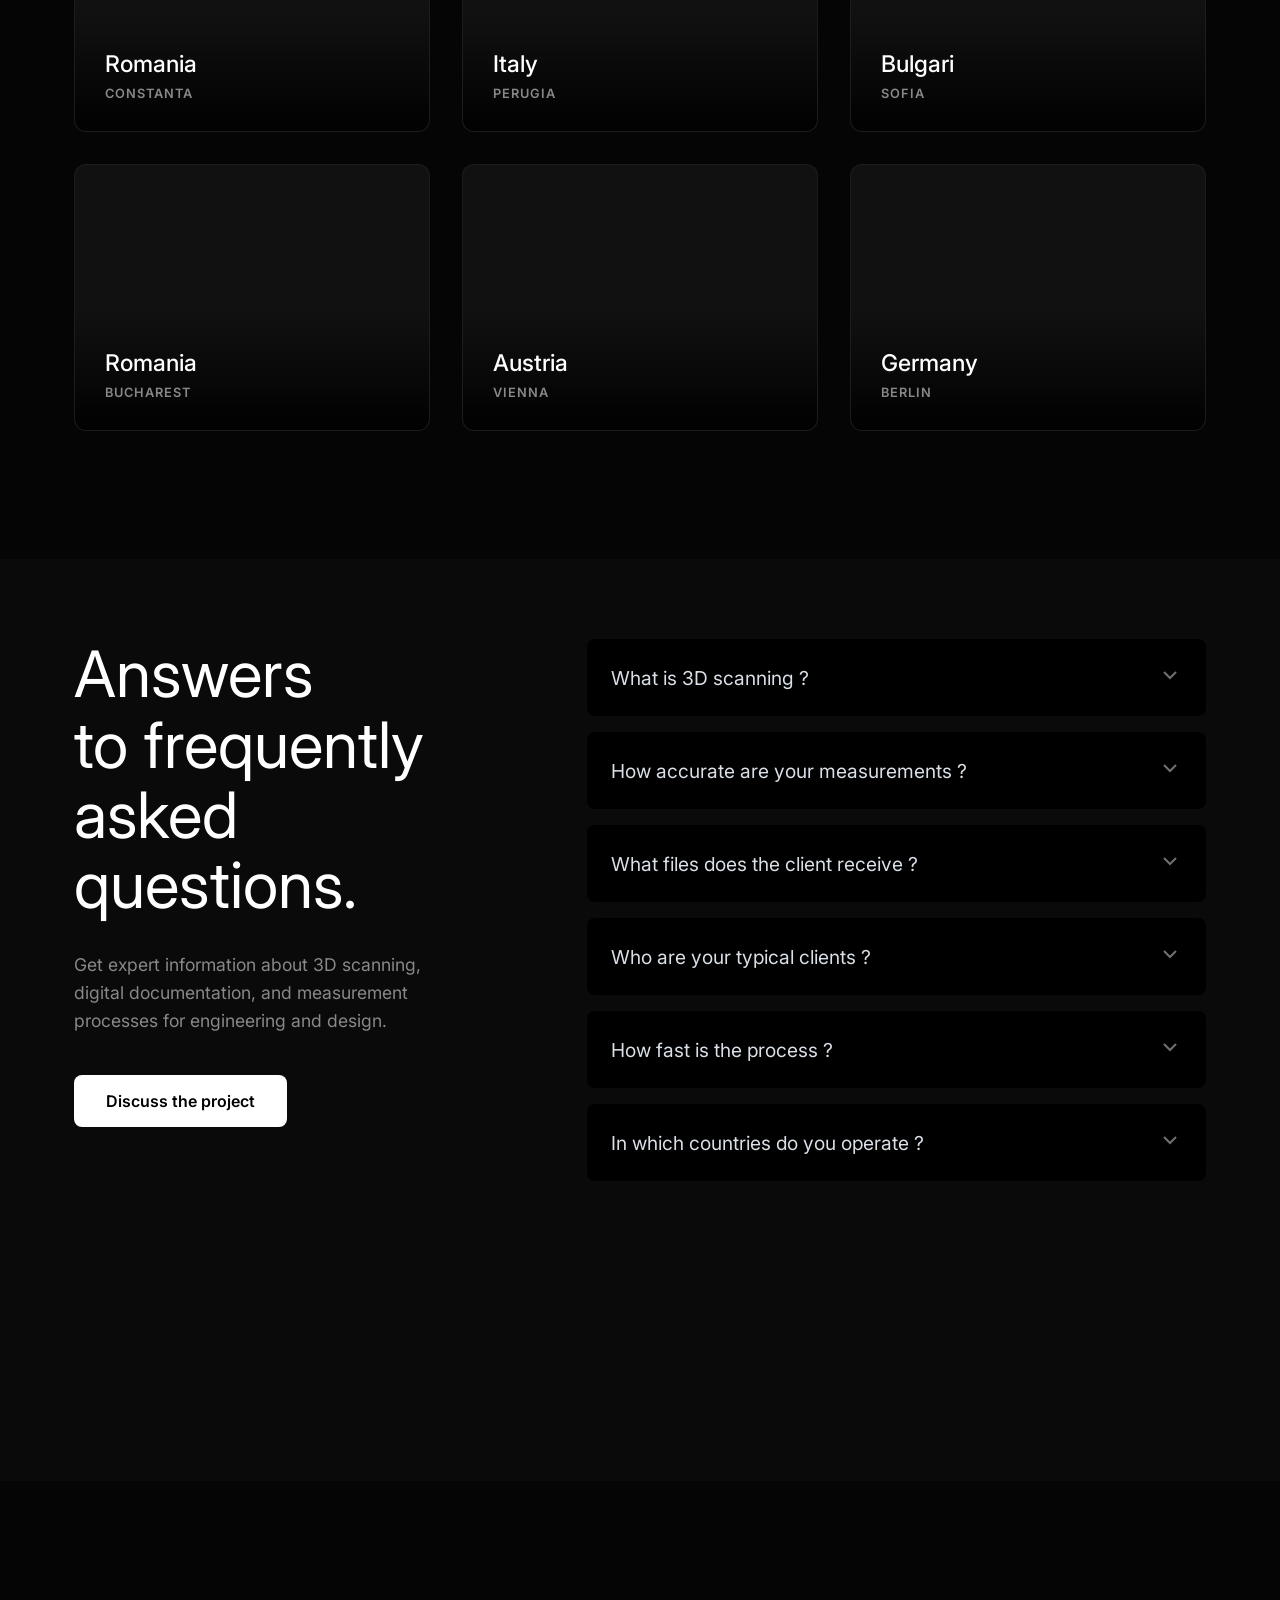
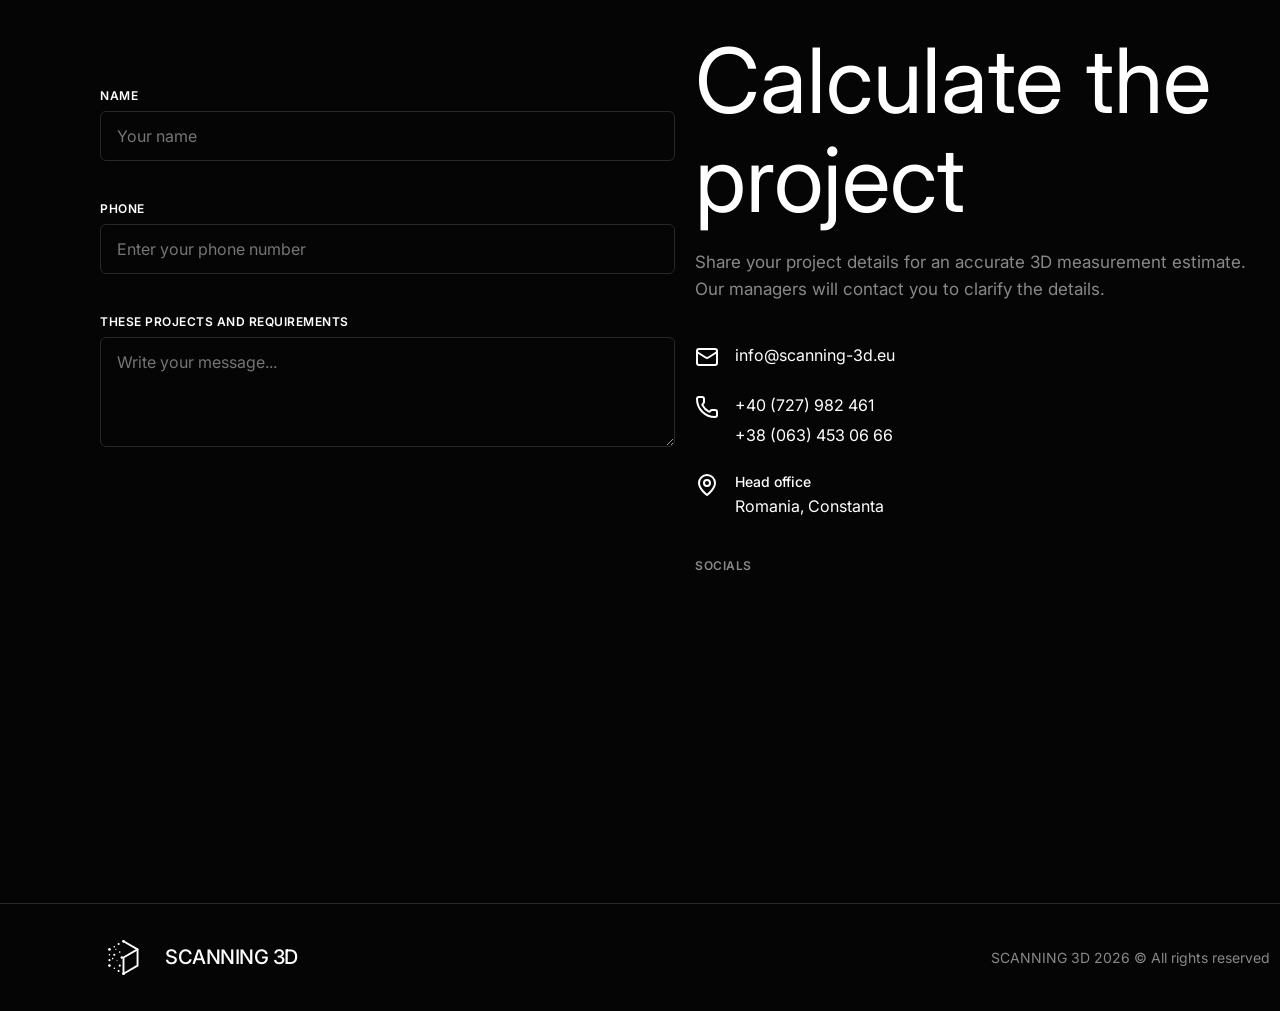
==== commit 1d42a6e2: "Update index.html" ====
--- a/index.html
+++ b/index.html
@@ -515,7 +515,7 @@
                     <svg xmlns="http://www.w3.org/2000/svg" width="24" height="24" viewBox="0 0 24 24" fill="none" stroke="currentColor" stroke-width="2" stroke-linecap="round" stroke-linejoin="round" class="lucide lucide-mail-icon lucide-mail">
                         <path d="m22 7-8.991 5.727a2 2 0 0 1-2.009 0L2 7"/><rect x="2" y="4" width="20" height="16" rx="2"/>
                     </svg>
-                    <a href="mailto:marangozua@gmail.com">marangozua@gmail.com</a>
+                    <a href="mailto:info@scanning-3d.eu">info@scanning-3d.eu</a>
                 </div>
                 
                 <div class="contact-item cascade-item phone-1">
